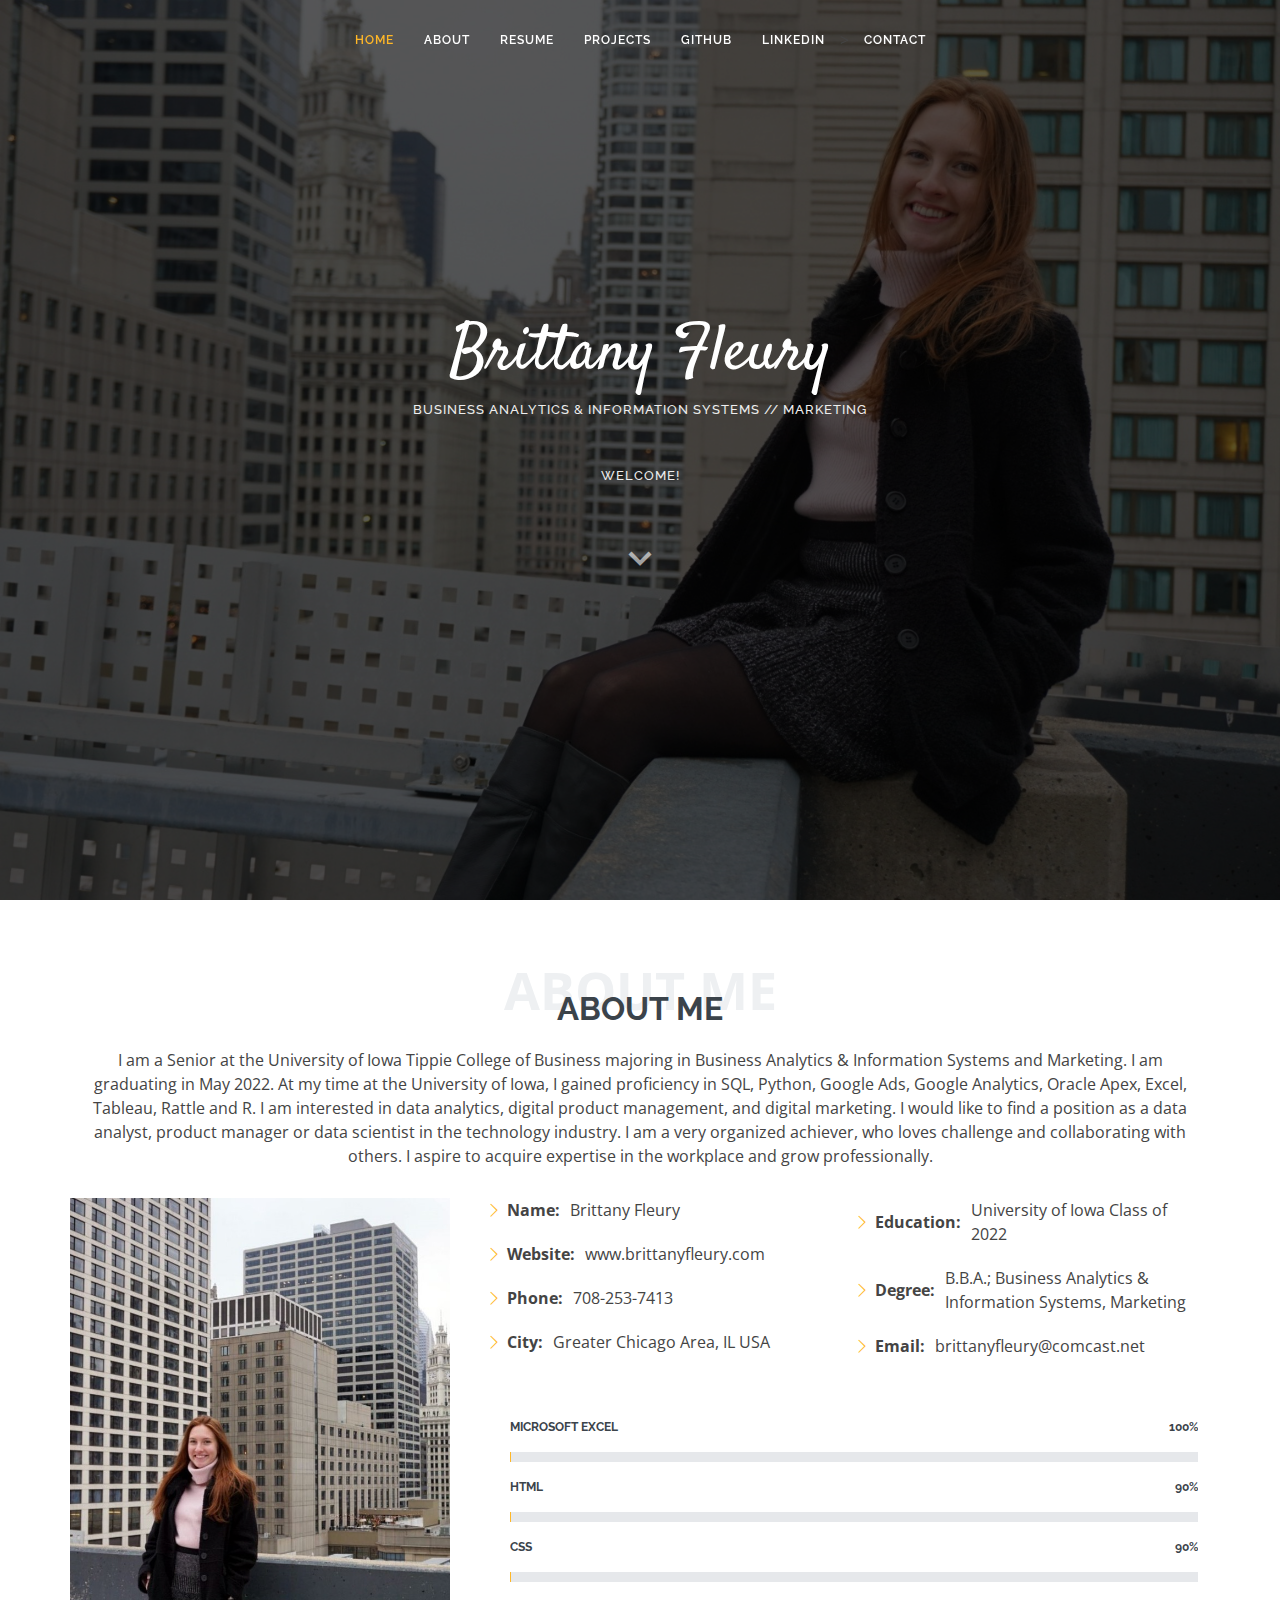
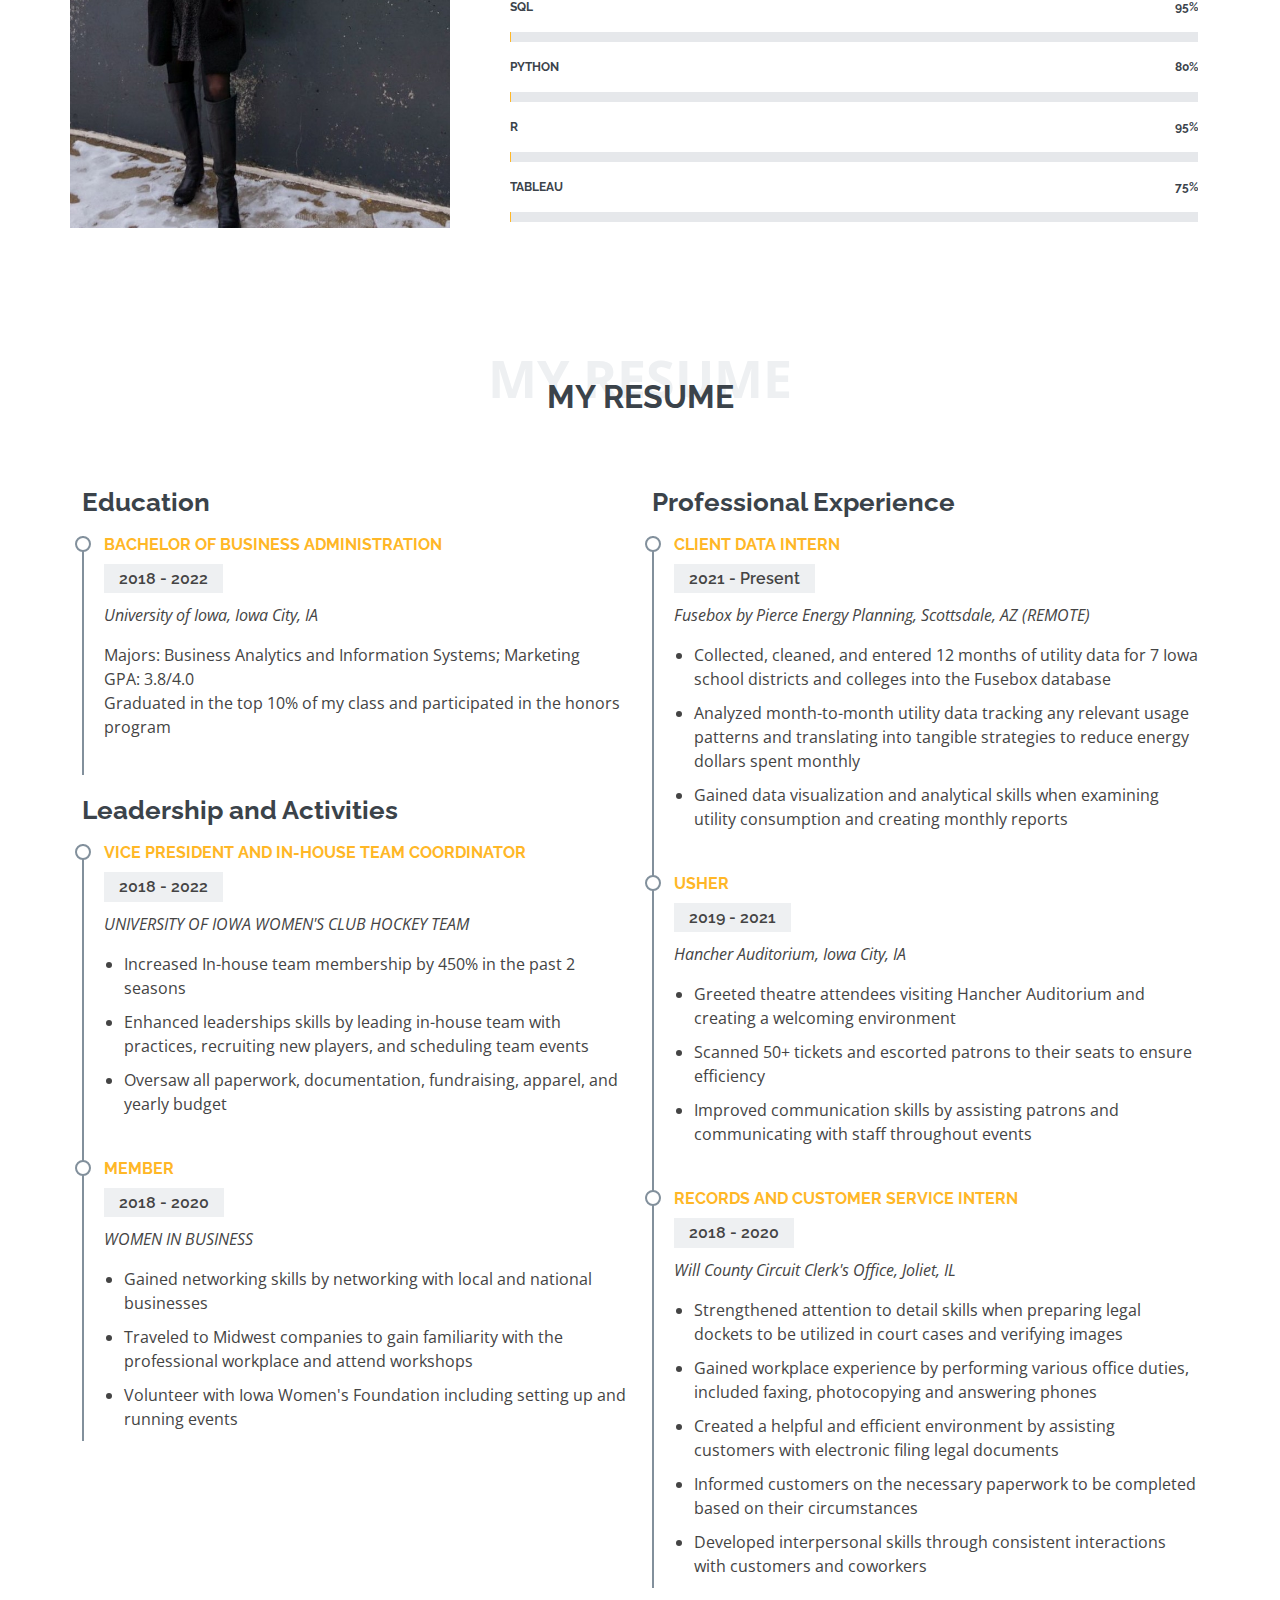
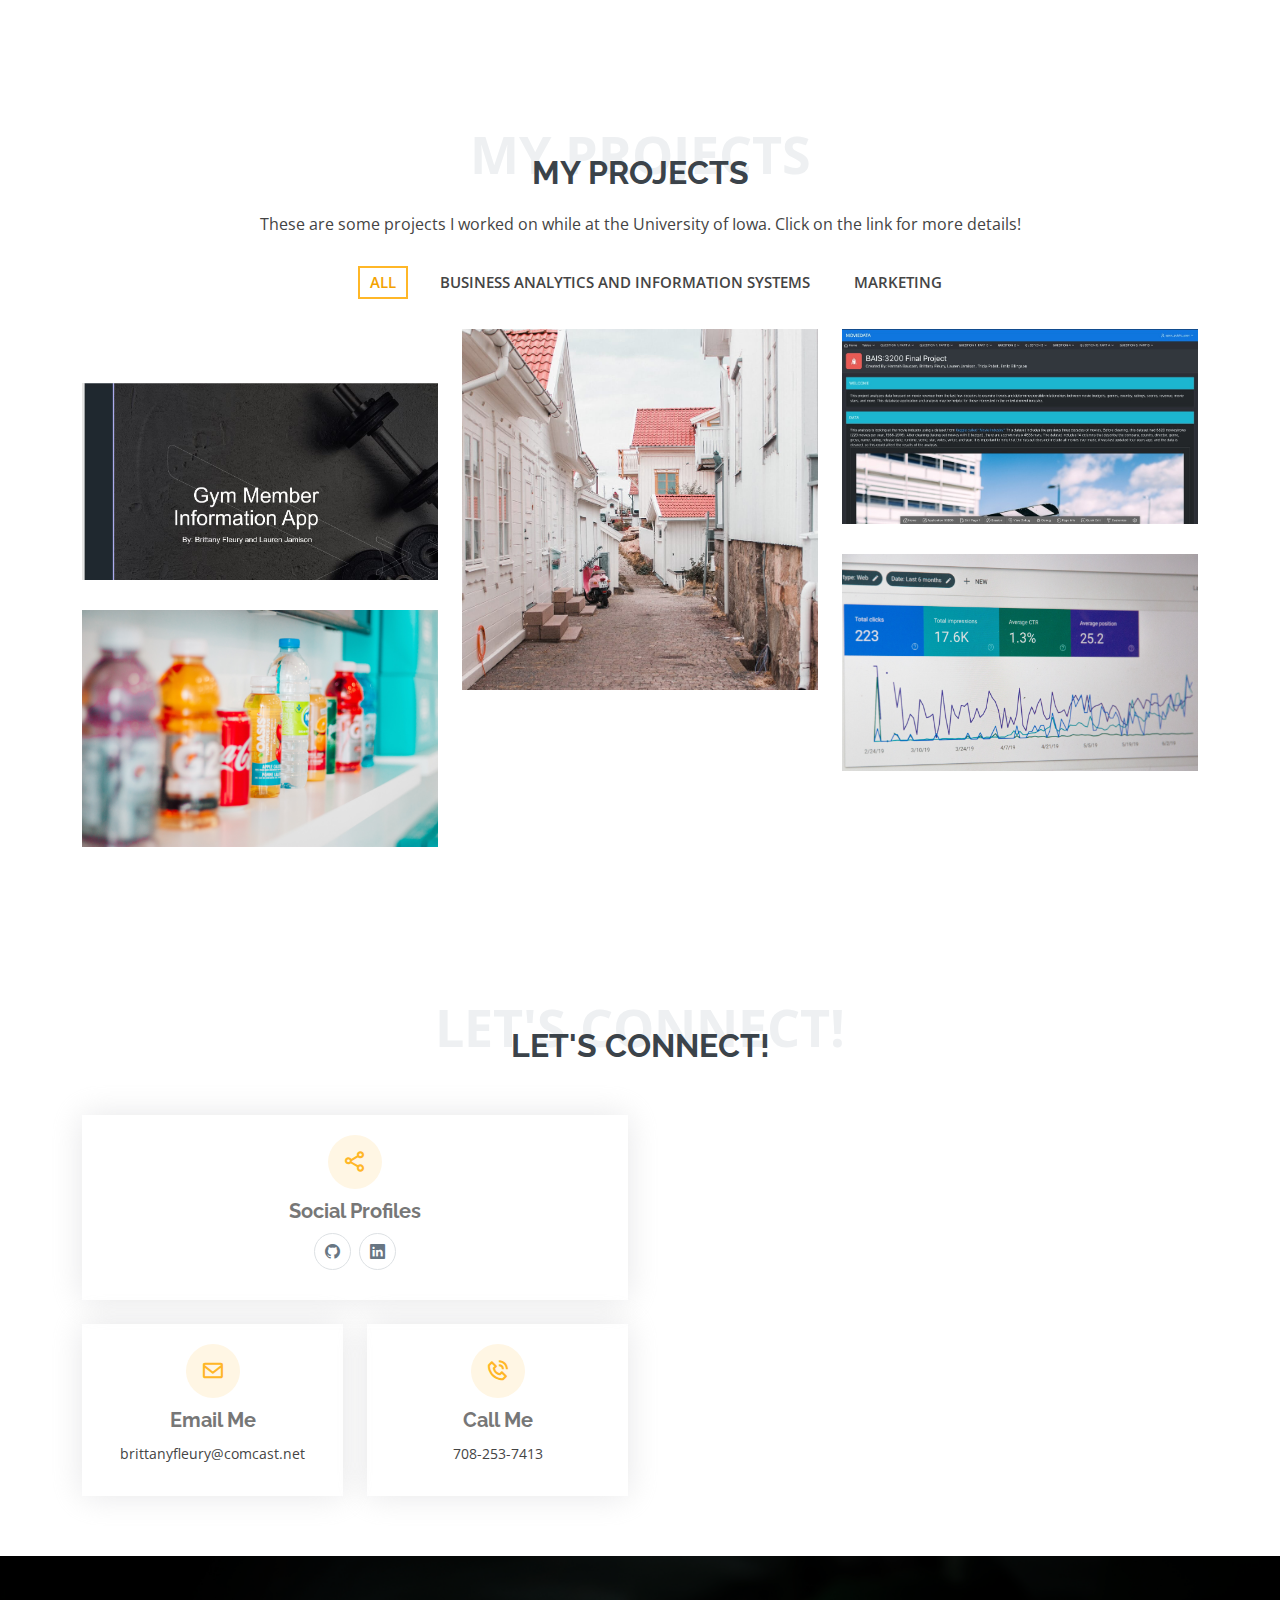
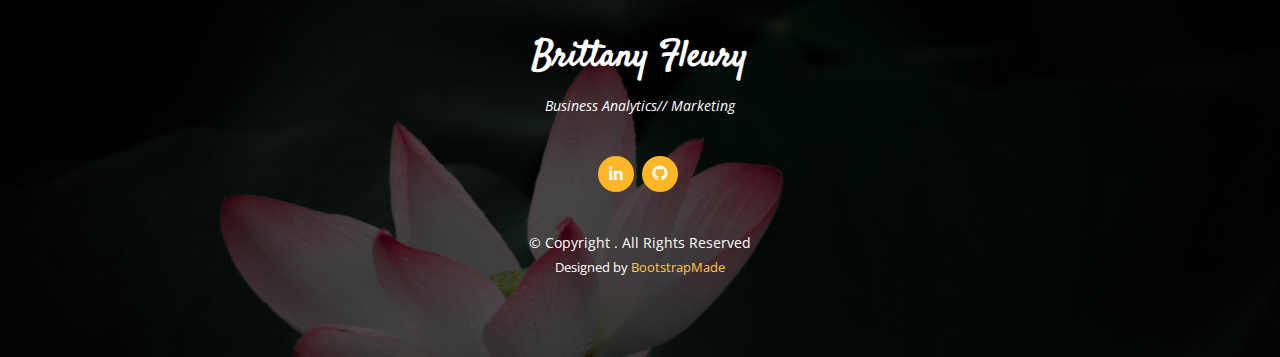
==== index.html @ b1903118 "finalization" ====
<!DOCTYPE html>
<html lang="en">

<head>
  <meta charset="utf-8">
  <meta content="width=device-width, initial-scale=1.0" name="viewport">

  <title>Brittany Fleury</title>
  <meta content="" name="description">
  <meta content="" name="keywords">

  <!-- Favicons -->
  <link href="assets/img/favicon.png" rel="icon">
  <link href="assets/img/apple-touch-icon.png" rel="apple-touch-icon">

  <!-- Google Fonts -->
  <link href="https://fonts.googleapis.com/css?family=Open+Sans:300,300i,400,400i,600,600i,700,700i|Raleway:300,300i,400,400i,500,500i,600,600i,700,700i|Satisfy" rel="stylesheet">

  <!-- Vendor CSS Files -->
  <link href="assets/vendor/bootstrap/css/bootstrap.min.css" rel="stylesheet">
  <link href="assets/vendor/bootstrap-icons/bootstrap-icons.css" rel="stylesheet">
  <link href="assets/vendor/boxicons/css/boxicons.min.css" rel="stylesheet">
  <link href="assets/vendor/glightbox/css/glightbox.min.css" rel="stylesheet">
  <link href="assets/vendor/swiper/swiper-bundle.min.css" rel="stylesheet">

  <!-- Template Main CSS File -->
  <link href="assets/css/style.css" rel="stylesheet">

  <!-- =======================================================
  * Template Name: Laura - v4.7.0
  * Template URL: https://bootstrapmade.com/laura-free-creative-bootstrap-theme/
  * Author: BootstrapMade.com
  * License: https://bootstrapmade.com/license/
  ======================================================== -->
</head>

<body>

  <!-- ======= Header ======= -->
  <header id="header" class="fixed-top d-flex justify-content-center align-items-center header-transparent">

    <nav id="navbar" class="navbar">
      <ul>
        <li><a class="nav-link scrollto active" href="#hero">Home</a></li>
        <li><a class="nav-link scrollto" href="#about">About</a></li>
        <li><a class="nav-link scrollto" href="#resume">Resume</a></li>
        <li><a class="nav-link scrollto " href="#portfolio">Projects</a></li>
        <li> <a href="https://github.com/brittanyfleury" target="_new"> GitHub </a> </li>
		    <li> <a href="https://www.linkedin.com/in/brittanyfleury/" target="_new"> LinkedIn </a> </li>
        >
          <ul>
            
          </ul>
        </li>
        <li><a class="nav-link scrollto" href="#contact">Contact</a></li>
      </ul>
      <i class="bi bi-list mobile-nav-toggle"></i>
    </nav><!-- .navbar -->

  </header><!-- End Header -->

  <!-- ======= Hero Section ======= -->
  <section id="hero">
    <div class="hero-container">
      <h1>Brittany Fleury</h1>
      <h2>Business Analytics & Information Systems // Marketing</h2>
      <h3>Welcome!</h3>
      <a href="#about" class="btn-scroll scrollto" title="Scroll Down"><i class="bx bx-chevron-down"></i></a>
    </div>
  </section><!-- End Hero -->

  <main id="main">

    <!-- ======= About Me Section ======= -->
    <section id="about" class="about">
      <div class="container">

        <div class="section-title">
          <span>About Me</span>
          <h2>About Me</h2>
          <p>I am a Senior at the University of Iowa Tippie College of Business majoring in Business Analytics & Information Systems and Marketing. I am graduating in May 2022. At my time at the University of Iowa, I gained proficiency in SQL, Python, Google Ads, Google Analytics, Oracle Apex, Excel, Tableau, Rattle and R.            
            I am interested in data analytics, digital product management, and digital marketing. I would like to find a position as a data analyst, product manager or data scientist in the technology industry. I am a very organized achiever, who loves challenge and collaborating with others. I aspire to acquire expertise in the workplace and grow professionally.

          </p>
        </div>

        <div class="row">
          <div class="image col-lg-4 d-flex align-items-stretch justify-content-center justify-content-lg-start"></div>
          <div class="col-lg-8 d-flex flex-column align-items-stretch">
            <div class="content ps-lg-4 d-flex flex-column justify-content-center">
              <div class="row">
                <div class="col-lg-6">
                  <ul>
                    <li><i class="bi bi-chevron-right"></i> <strong>Name:</strong> <span>Brittany Fleury</span></li>
                    <li><i class="bi bi-chevron-right"></i> <strong>Website:</strong> <span>www.brittanyfleury.com</span></li>
                    <li><i class="bi bi-chevron-right"></i> <strong>Phone:</strong> <span>708-253-7413</span></li>
                    <li><i class="bi bi-chevron-right"></i> <strong>City:</strong> <span>Greater Chicago Area, IL USA</span></li>
                  </ul>
                </div>
                <div class="col-lg-6">
                  <ul>
                    <li><i class="bi bi-chevron-right"></i> <strong>Education:</strong> <span>University of Iowa Class of 2022</span></li>
                    <li><i class="bi bi-chevron-right"></i> <strong>Degree:</strong> <span>B.B.A.; Business Analytics & Information Systems, Marketing</span></li>
                    <li><i class="bi bi-chevron-right"></i> <strong>Email:</strong> <span>brittanyfleury@comcast.net</span></li>
                    
                  </ul>
                </div>
              </div>
             <!-- End .content-->

             
              



             
            <div class="skills-content ps-lg-4">
              <div class="progress">
                <span class="skill">Microsoft Excel <i class="val">100%</i></span>
                <div class="progress-bar-wrap">
                  <div class="progress-bar" role="progressbar" aria-valuenow="100" aria-valuemin="0" aria-valuemax="100"></div>
                </div>
              </div>



              
              <div class="progress">
                <span class="skill">HTML <i class="val">90%</i></span>
                <div class="progress-bar-wrap">
                  <div class="progress-bar" role="progressbar" aria-valuenow="90" aria-valuemin="0" aria-valuemax="100"></div>
                </div>
              </div>

              <div class="progress">
                <span class="skill">CSS <i class="val">90%</i></span>
                <div class="progress-bar-wrap">
                  <div class="progress-bar" role="progressbar" aria-valuenow="90" aria-valuemin="0" aria-valuemax="100"></div>
                </div>
              </div>

              <div class="progress">
                <span class="skill">SQL <i class="val">95%</i></span>
                <div class="progress-bar-wrap">
                  <div class="progress-bar" role="progressbar" aria-valuenow="95" aria-valuemin="0" aria-valuemax="100"></div>
                </div>
              </div>

              <div class="progress">
                <span class="skill">Python <i class="val">80%</i></span>
                <div class="progress-bar-wrap">
                  <div class="progress-bar" role="progressbar" aria-valuenow="80" aria-valuemin="0" aria-valuemax="100"></div>
                </div>
              </div>

              <div class="progress">
                <span class="skill">R <i class="val">95%</i></span>
                <div class="progress-bar-wrap">
                  <div class="progress-bar" role="progressbar" aria-valuenow="95" aria-valuemin="0" aria-valuemax="100"></div>
                </div>
              </div>

              <div class="progress">
                <span class="skill">Tableau<i class="val">75%</i></span>
                <div class="progress-bar-wrap">
                  <div class="progress-bar" role="progressbar" aria-valuenow="75" aria-valuemin="0" aria-valuemax="100"></div>
                </div>
              </div>



            </div>

          </div>
        </div>

      </div>
    </section><!-- End About Me Section -->



    <!-- ======= My Resume Section ======= -->
    <section id="resume" class="resume">
      <div class="container">

        <div class="section-title">
          <span>My Resume</span>
          <h2>My Resume</h2>
          
        </div>

        <div class="row">
          <div class="col-lg-6">
            

            <h3 class="resume-title">Education</h3>
            <div class="resume-item">
              <h4>Bachelor of Business Administration</h4>
              <h5>2018 - 2022</h5>
              <p><em>University of Iowa, Iowa City, IA</em></p>
              <p>Majors: Business Analytics and Information Systems; Marketing <br>
                GPA: 3.8/4.0 <br>
                Graduated in the top 10% of my class and participated in the honors program
              </p>
            </div>
            
            <h3 class="resume-title">Leadership and Activities </h3>
            <div class="resume-item">
              <h4>Vice President and In-house Team Coordinator</h4>
              <h5>2018 - 2022</h5>
              <p><em>UNIVERSITY OF IOWA WOMEN&#39;S CLUB HOCKEY TEAM</em></p>
              <p>
              <ul>
                <li>Increased In-house team membership by 450% in the past 2 seasons</li>
                <li>Enhanced leaderships skills by leading in-house team with practices, recruiting new players, and scheduling team events</li>
                <li>Oversaw all paperwork, documentation, fundraising, apparel, and yearly budget</li>
              </ul>
              </p>
            </div>
         
            <div class="resume-item">
              <h4>Member</h4>
              <h5>2018 - 2020</h5>
              <p><em>WOMEN IN BUSINESS</em></p>
              <p>
              <ul>
                <li>Gained networking skills by networking with local and national businesses</li>
                <li>Traveled to Midwest companies to gain familiarity with the professional workplace and attend workshops</li>
                <li>Volunteer with Iowa Women&#39;s Foundation including setting up and running events</li>
              </ul>
              </p>
            </div>
         
         
         
         
         
         
         
          </div>
          <div class="col-lg-6">
            <h3 class="resume-title">Professional Experience</h3>
            <div class="resume-item">
              <h4>Client Data Intern</h4>
              <h5>2021 - Present</h5>
              <p><em>Fusebox by Pierce Energy Planning, Scottsdale, AZ (REMOTE) </em></p>
              <p>
              <ul>
                <li>Collected, cleaned, and entered 12 months of utility data for 7 Iowa school districts and colleges into the Fusebox database</li>
                <li>Analyzed month-to-month utility data tracking any relevant usage patterns and translating into tangible strategies to reduce energy dollars spent monthly</li>
                <li>Gained data visualization and analytical skills when examining utility consumption and creating monthly reports</li>
              </ul>
              </p>
            </div>
            <div class="resume-item">
              <h4>Usher</h4>
              <h5>2019 - 2021</h5>
              <p><em>Hancher Auditorium, Iowa City, IA</em></p>
              <p>
              <ul>
                <li>Greeted theatre attendees visiting Hancher Auditorium and creating a welcoming environment</li>
                <li>Scanned 50+ tickets and escorted patrons to their seats to ensure efficiency</li>
                <li>Improved communication skills by assisting patrons and communicating with staff throughout events</li>
              </ul>
              </p>
            </div>


            <div class="resume-item">
              <h4>Records and Customer Service Intern</h4>
              <h5>2018 - 2020</h5>
              <p><em>Will County Circuit Clerk's Office, Joliet, IL</em></p>
              <p>
              <ul>
                <li>Strengthened attention to detail skills when preparing legal dockets to be utilized in court cases and verifying images</li>
                <li>Gained workplace experience by performing various office duties, included faxing, photocopying and answering phones</li>
                <li>Created a helpful and efficient environment by assisting customers with electronic filing legal documents</li>
                <li>Informed customers on the necessary paperwork to be completed based on their circumstances</li>
                <li>Developed interpersonal skills through consistent interactions with customers and coworkers</li>
          </div>
        </div>

      </div>
    </section><!-- End My Resume Section -->

   

    

    <!-- ======= My Portfolio Section ======= -->
    <section id="portfolio" class="portfolio">
      <div class="container">

        <div class="section-title">
          <span>My Projects</span>
          <h2>My Projects</h2>
          <p>These are some projects I worked on while at the University of Iowa. Click on the link for more details!</p>
        </div>

        <ul id="portfolio-flters" class="d-flex justify-content-center">
          <li data-filter="*" class="filter-active">All</li>
          <li data-filter=".filter-app">Business Analytics and Information Systems</li>
          <li data-filter=".filter-card">Marketing</li>
        </ul>

        <div class="row portfolio-container">


          <div class="col-lg-4 col-md-6 portfolio-item filter-card">
            <div class="portfolio-img"><img src="assets/img/portfolio/portfolio-4.jpg" class="img-fluid" alt=""></div>
            <div class="portfolio-info">
              <h4>Local Business Marketing Research Project</h4>
              <p>Marketing Research</p>
              
              <a href="portfolio-details4.html" class="details-link" title="More Details"><i class="bx bx-link"></i></a>
            </div>
          </div>









          <div class="col-lg-4 col-md-6 portfolio-item filter-app">
            <div class="portfolio-img"><img src="assets/img/portfolio/portfolio-1.jpg" class="img-fluid" alt=""></div>
            <div class="portfolio-info">
              <h4>Cybersecurity Pricing Calculator</h4>
              <p>BAIS Capstone</p>
              
              <a href="portfolio-details.html" class="details-link" title="More Details"><i class="bx bx-link"></i></a>
            </div>
          </div>

        

          <div class="col-lg-4 col-md-6 portfolio-item filter-app">
            <div class="portfolio-img"><img src="assets/img/portfolio/portfolio-3.jpg" class="img-fluid" alt=""></div>
            <div class="portfolio-info">

              <h4>Web-Based Database Application</h4>
              <p>Database Management</p>
              
              <a href="portfolio-details2.html" class="details-link" title="More Details"><i class="bx bx-link"></i></a>
            </div>
          </div>

        
          <div class="col-lg-4 col-md-6 portfolio-item filter-app">
            <div class="portfolio-img"><img src="assets/img/portfolio/portfolio-6.jpg" class="img-fluid" alt=""></div>
            <div class="portfolio-info">
              <h4>Gym Member Information App</h4>
              <p>Computational Thinking</p>
              
              <a href="portfolio-details3.html" class="details-link" title="More Details"><i class="bx bx-link"></i></a>
            </div>
          </div>

          <div class="col-lg-4 col-md-6 portfolio-item filter-card">
            <div class="portfolio-img"><img src="assets/img/portfolio/portfolio-7.jpg" class="img-fluid" alt=""></div>
            <div class="portfolio-info">
              <h4>Digital Marketing Reccomendations to Iowa City Salon</h4>
              <p>Digital Marketing</p>
              
              <a href="portfolio-details5.html" class="details-link" title="More Details"><i class="bx bx-link"></i></a>
            </div>
          </div>

          <div class="col-lg-4 col-md-6 portfolio-item filter-card">
            <div class="portfolio-img"><img src="assets/img/portfolio/portfolio-8.jpg" class="img-fluid" alt=""></div>
            <div class="portfolio-info">
              <h4>Pepsico Marketing Strategy Team Project</h4>
              <p>Marketing Strategy</p>
              
              <a href="portfolio-details6.html" class="details-link" title="More Details"><i class="bx bx-link"></i></a>
            </div>
          </div>

         

         
          

        </div>

      </div>
    </section><!-- End My Portfolio Section -->

   

    <!-- ======= Contact Me Section ======= -->
    <section id="contact" class="contact">
      <div class="container">

        <div class="section-title">
          <span>Let's Connect!</span>
          <h2>Let's Connect!</h2>
          
        </div>

        <div class="row">

          <div class="col-lg-6">

            <div class="row">
              <div class="col-md-12">
                <div class="info-box">
                  <i class="bx bx-share-alt"></i>
                  <h3>Social Profiles</h3>
                  <div class="social-links">
                    <a href="https://github.com/brittanyfleury" class="_github"><i class="bi bi-github"></i></a>
                    <a href="https://www.linkedin.com/in/brittanyfleury/" class="linkedin" target="_new"><i class="bi bi-linkedin"></i></a>
                  </div>
                </div>
                </div>
              
              <div class="col-md-6">
                <div class="info-box mt-4">
                  <i class="bx bx-envelope"></i>
                  <h3>Email Me</h3>
                  <p>brittanyfleury@comcast.net</p>
                </div>
              </div>
              <div class="col-md-6">
                <div class="info-box mt-4">
                  <i class="bx bx-phone-call"></i>
                  <h3>Call Me</h3>
                  <p>708-253-7413</p>
                </div>
              </div>
            </div>

          </div>

          

        </div>

      </div>
    </section><!-- End Contact Me Section -->

  </main><!-- End #main -->

  <!-- ======= Footer ======= -->
  <footer id="footer">
    <div class="container">
      <h3>Brittany Fleury</h3>
      <p>Business Analytics// Marketing</p>
      <div class="social-links">
     
        <a href="https://www.linkedin.com/in/brittanyfleury" class="linkedin"><i class="bx bxl-linkedin"></i></a>
        <a href="https://github.com/brittanyfleury" class="github"><i class="bx bxl-github"></i></a>
      </div>
      <div class="copyright">
        &copy; Copyright <strong><span></span></strong>. All Rights Reserved
      </div>
      <div class="credits">
        <!-- All the links in the footer should remain intact. -->
        <!-- You can delete the links only if you purchased the pro version. -->
        <!-- Licensing information: https://bootstrapmade.com/license/ -->
        <!-- Purchase the pro version with working PHP/AJAX contact form: https://bootstrapmade.com/laura-free-creative-bootstrap-theme/ -->
        Designed by <a href="https://bootstrapmade.com/">BootstrapMade</a>
      </div>
    </div>
  </footer><!-- End Footer -->

  <a href="#" class="back-to-top d-flex align-items-center justify-content-center"><i class="bi bi-arrow-up-short"></i></a>

  <!-- Vendor JS Files -->
  <script src="assets/vendor/purecounter/purecounter.js"></script>
  <script src="assets/vendor/bootstrap/js/bootstrap.bundle.min.js"></script>
  <script src="assets/vendor/glightbox/js/glightbox.min.js"></script>
  <script src="assets/vendor/isotope-layout/isotope.pkgd.min.js"></script>
  <script src="assets/vendor/swiper/swiper-bundle.min.js"></script>
  <script src="assets/vendor/waypoints/noframework.waypoints.js"></script>
  <script src="assets/vendor/php-email-form/validate.js"></script>

  <!-- Template Main JS File -->
  <script src="assets/js/main.js"></script>

  <!-- Global site tag (gtag.js) - Google Analytics -->
  <script async src="https://www.googletagmanager.com/gtag/js?id=G-YTBXQ9W4T8"></script>
  <script>
    window.dataLayer = window.dataLayer || [];
    function gtag(){dataLayer.push(arguments);}
    gtag('js', new Date());
    gtag('config', 'G-YTBXQ9W4T8');
  </script>






</body>

</html>
---- assets/css/style.css ----
/**
* Template Name: Laura - v4.7.0
* Template URL: https://bootstrapmade.com/laura-free-creative-bootstrap-theme/
* Author: BootstrapMade.com
* License: https://bootstrapmade.com/license/
*/

/*--------------------------------------------------------------
# General
--------------------------------------------------------------*/
body {
  font-family: "Open Sans", sans-serif;
  color: #444444;
}

a {
  color: 	#ffc550;
  text-decoration: none;
}

a:hover {
  color: 	#ffc550;
  text-decoration: none;
}

h1, h2, h3, h4, h5, h6 {
  font-family: "Raleway", sans-serif;
}

/*--------------------------------------------------------------
# Back to top button
--------------------------------------------------------------*/
.back-to-top {
  position: fixed;
  visibility: hidden;
  opacity: 0;
  right: 15px;
  bottom: 15px;
  z-index: 996;
  background: #;
  width: 40px;
  height: 40px;
  border-radius: 4px;
  transition: all 0.4s;
}
.back-to-top i {
  font-size: 28px;
  color: #fff;
  line-height: 0;
}
.back-to-top:hover {
  background: #ffc550;
  color: #fff;
}
.back-to-top.active {
  visibility: visible;
  opacity: 1;
}

/*--------------------------------------------------------------
# Header
--------------------------------------------------------------*/
#header {
  z-index: 997;
  transition: all 0.5s;
  height: 80px;
  background: rgba(25, 28, 31, 0.8);
}
#header.header-transparent {
  background: transparent;
}
#header.header-scrolled {
  height: 60px;
  background: rgba(25, 28, 31, 0.8);
}

/*--------------------------------------------------------------
# Navigation Menu
--------------------------------------------------------------*/
/**
* Desktop Navigation 
*/
.navbar {
  padding: 0;
}
.navbar ul {
  margin: 0;
  padding: 0;
  display: flex;
  list-style: none;
  align-items: center;
}
.navbar li {
  position: relative;
}
.navbar a, .navbar a:focus {
  display: flex;
  align-items: center;
  justify-content: space-between;
  padding: 10px 15px;
  color: #fff;
  white-space: nowrap;
  transition: 0.3s;
  font-size: 12px;
  font-family: "Raleway", sans-serif;
  text-transform: uppercase;
  font-weight: 600;
  letter-spacing: 1px;
}
.navbar a i, .navbar a:focus i {
  font-size: 12px;
  line-height: 0;
  margin-left: 5px;
}
.navbar a:hover, .navbar .active, .navbar .active:focus, .navbar li:hover > a {
  color: #ffb727;
}
.navbar .dropdown ul {
  display: block;
  position: absolute;
  left: 14px;
  top: calc(100% + 30px);
  margin: 0;
  padding: 10px 0;
  z-index: 99;
  opacity: 0;
  visibility: hidden;
  background: #fff;
  box-shadow: 0px 0px 30px rgba(127, 137, 161, 0.25);
  transition: 0.3s;
  border-radius: 4px;
}
.navbar .dropdown ul li {
  min-width: 200px;
}
.navbar .dropdown ul a {
  padding: 10px 20px;
  font-size: 14px;
  text-transform: none;
  font-weight: 400;
  color: #3b434a;
  letter-spacing: 1px;
}
.navbar .dropdown ul a i {
  font-size: 12px;
}
.navbar .dropdown ul a:hover, .navbar .dropdown ul .active:hover, .navbar .dropdown ul li:hover > a {
  color: #ffb727;
}
.navbar .dropdown:hover > ul {
  opacity: 1;
  top: 100%;
  visibility: visible;
}
.navbar .dropdown .dropdown ul {
  top: 0;
  left: calc(100% - 30px);
  visibility: hidden;
}
.navbar .dropdown .dropdown:hover > ul {
  opacity: 1;
  top: 0;
  left: 100%;
  visibility: visible;
}
@media (max-width: 1366px) {
  .navbar .dropdown .dropdown ul {
    left: -90%;
  }
  .navbar .dropdown .dropdown:hover > ul {
    left: -100%;
  }
}

/**
* Mobile Navigation 
*/
.mobile-nav-toggle {
  color: #fff;
  font-size: 28px;
  cursor: pointer;
  display: none;
  line-height: 0;
  transition: 0.5s;
}

@media (max-width: 991px) {
  .mobile-nav-toggle {
    display: block;
  }

  .navbar ul {
    display: none;
  }
}
.navbar-mobile {
  position: fixed;
  overflow: hidden;
  top: 0;
  right: 0;
  left: 0;
  bottom: 0;
  background: rgba(36, 41, 46, 0.9);
  transition: 0.3s;
  z-index: 999;
}
.navbar-mobile .mobile-nav-toggle {
  position: absolute;
  top: 15px;
  right: 15px;
}
.navbar-mobile ul {
  display: block;
  position: absolute;
  top: 55px;
  right: 15px;
  bottom: 15px;
  left: 15px;
  padding: 10px 0;
  border-radius: 10px;
  background-color: #fff;
  overflow-y: auto;
  transition: 0.3s;
}
.navbar-mobile a, .navbar-mobile a:focus {
  padding: 10px 20px;
  font-size: 14px;
  color: #3b434a;
}
.navbar-mobile a:hover, .navbar-mobile .active, .navbar-mobile li:hover > a {
  color: #ffb727;
}
.navbar-mobile .getstarted, .navbar-mobile .getstarted:focus {
  margin: 15px;
}
.navbar-mobile .dropdown ul {
  position: static;
  display: none;
  margin: 10px 20px;
  padding: 10px 0;
  z-index: 99;
  opacity: 1;
  visibility: visible;
  background: #fff;
  box-shadow: 0px 0px 30px rgba(127, 137, 161, 0.25);
}
.navbar-mobile .dropdown ul li {
  min-width: 200px;
}
.navbar-mobile .dropdown ul a {
  padding: 10px 20px;
}
.navbar-mobile .dropdown ul a i {
  font-size: 12px;
}
.navbar-mobile .dropdown ul a:hover, .navbar-mobile .dropdown ul .active:hover, .navbar-mobile .dropdown ul li:hover > a {
  color: #ffb727;
}
.navbar-mobile .dropdown > .dropdown-active {
  display: block;
}

/*--------------------------------------------------------------
# Hero Section
--------------------------------------------------------------*/
#hero {
  width: 100%;
  height: 100vh;
  background: url("../img/hero-bg.jpg") top right;
  background-size: cover;
  position: relative;
}
#hero:before {
  content: "";
  background: rgba(0, 0, 0, 0.65);
  position: absolute;
  bottom: 0;
  top: 0;
  left: 0;
  right: 0;
}
#hero .hero-container {
  position: absolute;
  bottom: 0;
  top: 0;
  left: 0;
  right: 0;
  display: flex;
  justify-content: center;
  align-items: center;
  flex-direction: column;
  padding: 0 15px;
}
#hero h1 {
  margin: 0 0 10px 0;
  font-size: 64px;
  font-family: "Satisfy", serif;
  color: #fff;
}
#hero h2 {
  color: #eee;
  margin-bottom: 50px;
  font-size: 13px;
  font-weight: 500;
  letter-spacing: 1px;
  text-transform: uppercase;
}
#hero h3 {
  color: #eee;
  margin-bottom: 50px;
  font-size: 13px;
  font-weight: 500;
  letter-spacing: 1px;
  text-transform: uppercase;
}

#hero .btn-scroll {
  transition: 0.4s;
  color: rgba(255, 255, 255, 0.6);
  animation: up-down 1s ease-in-out infinite alternate-reverse both;
}
#hero .btn-scroll i {
  font-size: 48px;
}
#hero .btn-scroll:hover {
  color: #ffb727;
}
@media (min-width: 1024px) {
  #hero {
    background-attachment: fixed;
  }
}
@media (max-width: 575px) {
  #hero h1 {
    font-size: 40px;
  }
  #hero h2 {
    text-align: center;
    margin-bottom: 30px;
  }
}

@-webkit-keyframes up-down {
  0% {
    transform: translateY(5px);
  }
  100% {
    transform: translateY(-5px);
  }
}

@keyframes up-down {
  0% {
    transform: translateY(5px);
  }
  100% {
    transform: translateY(-5px);
  }
}
/*--------------------------------------------------------------
# Sections General
--------------------------------------------------------------*/
section {
  padding: 60px 0;
}

.section-bg {
  background-color: white;
}

.section-title {
  text-align: center;
  padding: 30px 0;
  position: relative;
}
.section-title h2 {
  font-size: 32px;
  font-weight: 700;
  text-transform: uppercase;
  margin-bottom: 20px;
  padding-bottom: 0;
  color: #3b434a;
  position: relative;
  z-index: 2;
}
.section-title span {
  position: absolute;
  top: 30px;
  color: #eef0f2;
  left: 0;
  right: 0;
  z-index: 1;
  font-weight: 700;
  font-size: 52px;
  text-transform: uppercase;
  line-height: 0;
}
.section-title p {
  margin-bottom: 0;
  position: relative;
  z-index: 2;
}
@media (max-width: 575px) {
  .section-title h2 {
    font-size: 28px;
    margin-bottom: 15px;
  }
  .section-title span {
    font-size: 38px;
  }
}

/*--------------------------------------------------------------
# Breadcrumbs
--------------------------------------------------------------*/
.breadcrumbs {
  padding: 20px 0;
  background-color: #f4f5f6;
  min-height: 40px;
  margin-top: 78px;
}
@media (max-width: 992px) {
  .breadcrumbs {
    margin-top: 60px;
  }
}
.breadcrumbs h2 {
  font-size: 24px;
  font-weight: 300;
  margin: 0;
}
@media (max-width: 992px) {
  .breadcrumbs h2 {
    margin: 0 0 10px 0;
  }
}
.breadcrumbs ol {
  display: flex;
  flex-wrap: wrap;
  list-style: none;
  padding: 0;
  margin: 0;
  font-size: 14px;
}
.breadcrumbs ol li + li {
  padding-left: 10px;
}
.breadcrumbs ol li + li::before {
  display: inline-block;
  padding-right: 10px;
  color: #6c757d;
  content: "/";
}
@media (max-width: 768px) {
  .breadcrumbs .d-flex {
    display: block !important;
  }
  .breadcrumbs ol {
    display: block;
  }
  .breadcrumbs ol li {
    display: inline-block;
  }
}

/*--------------------------------------------------------------
# About Me
--------------------------------------------------------------*/
.about .content h3 {
  font-weight: 700;
  font-size: 26px;
  color: #3b434a;
  text-transform: uppercase;
}
.about .content ul {
  list-style: none;
  padding: 0;
}
.about .content ul li {
  margin-bottom: 20px;
  display: flex;
  align-items: center;
}
.about .content ul strong {
  margin-right: 10px;
}
.about .content ul i {
  font-size: 16px;
  margin-right: 5px;
  color: #ffb727;
  line-height: 0;
}
.about .content p:last-child {
  margin-bottom: 0;
}
.about .content .count-box {
  width: 100%;
}
.about .content .count-box i {
  display: block;
  font-size: 36px;
  color: #ffb727;
  float: left;
  line-height: 0;
}
.about .content .count-box span {
  font-size: 36px;
  line-height: 30px;
  display: block;
  font-weight: 700;
  color: #3b434a;
  margin-left: 50px;
}
.about .content .count-box p {
  padding: 15px 0 0 0;
  margin: 0 0 0 50px;
  font-family: "Raleway", sans-serif;
  font-size: 14px;
  color: #5d6a75;
}
.about .content .count-box a {
  font-weight: 600;
  display: block;
  margin-top: 20px;
  color: #5d6a75;
  font-size: 15px;
  font-family: "Satisfy", serif;
  transition: ease-in-out 0.3s;
}
.about .content .count-box a:hover {
  color: #82909c;
}
.about .image {
  background: url("../img/me.jpg") center center no-repeat;
  background-size: cover;
  min-height: 500px;
}
.about .skills-content {
  margin-top: 30px;
}
.about .skills-content .progress {
  height: 60px;
  display: block;
  background: none;
  border-radius: 0;
}
.about .skills-content .progress .skill {
  padding: 10px 0;
  margin: 0 0 6px 0;
  text-transform: uppercase;
  display: block;
  font-weight: 700;
  font-family: "Raleway", sans-serif;
  color: #3b434a;
}
.about .skills-content .progress .skill .val {
  float: right;
  font-style: normal;
}
.about .skills-content .progress-bar-wrap {
  background: #e6e8eb;
}
.about .skills-content .progress-bar {
  width: 1px;
  height: 10px;
  transition: 0.9s;
  background-color: #ffb727;
}

/*--------------------------------------------------------------
# My Resume
--------------------------------------------------------------*/
.resume .resume-title {
  font-size: 26px;
  font-weight: 700;
  margin-top: 20px;
  margin-bottom: 20px;
  color: #3b434a;
}
.resume .resume-item {
  padding: 0 0 20px 20px;
  margin-top: -2px;
  border-left: 2px solid #82909c;
  position: relative;
}
.resume .resume-item h4 {
  line-height: 18px;
  font-size: 16px;
  font-weight: 700;
  text-transform: uppercase;
  color: #ffb727;
  margin-bottom: 10px;
}
.resume .resume-item h5 {
  font-size: 16px;
  background: #eef0f2;
  padding: 5px 15px;
  display: inline-block;
  font-weight: 600;
  margin-bottom: 10px;
}
.resume .resume-item ul {
  padding-left: 20px;
}
.resume .resume-item ul li {
  padding-bottom: 10px;
}
.resume .resume-item:last-child {
  padding-bottom: 0;
}
.resume .resume-item::before {
  content: "";
  position: absolute;
  width: 16px;
  height: 16px;
  border-radius: 50px;
  left: -9px;
  top: 0;
  background: #fff;
  border: 2px solid #82909c;
}



/*--------------------------------------------------------------

/*--------------------------------------------------------------
# My Portfolio
--------------------------------------------------------------*/
.portfolio #portfolio-flters {
  list-style: none;
  margin-bottom: 20px;
}
.portfolio #portfolio-flters li {
  cursor: pointer;
  display: inline-block;
  margin: 0 10px 10px 10px;
  font-size: 15px;
  font-weight: 600;
  line-height: 1;
  padding: 7px 10px;
  text-transform: uppercase;
  color: #444444;
  transition: all 0.3s ease-in-out;
  border: 2px solid #fff;
}
.portfolio #portfolio-flters li:hover, .portfolio #portfolio-flters li.filter-active {
  color: #f3a200;
  border-color: #ffb727;
}
.portfolio .portfolio-item {
  margin-bottom: 30px;
}
.portfolio .portfolio-item .portfolio-img {
  overflow: hidden;
}
.portfolio .portfolio-item .portfolio-img img {
  transition: all 0.8s ease-in-out;
}
.portfolio .portfolio-item .portfolio-info {
  opacity: 0;
  position: absolute;
  left: 15px;
  bottom: 0;
  z-index: 3;
  right: 15px;
  transition: all ease-in-out 0.3s;
  background: rgba(0, 0, 0, 0.5);
  padding: 10px 15px;
}
.portfolio .portfolio-item .portfolio-info h4 {
  font-size: 18px;
  color: #fff;
  font-weight: 600;
  color: #fff;
  margin-bottom: 0px;
}
.portfolio .portfolio-item .portfolio-info p {
  color: rgba(255, 255, 255, 0.8);
  font-size: 14px;
  margin-bottom: 0;
}
.portfolio .portfolio-item .portfolio-info .preview-link, .portfolio .portfolio-item .portfolio-info .details-link {
  position: absolute;
  right: 40px;
  font-size: 24px;
  top: calc(50% - 18px);
  color: #fff;
  transition: 0.3s;
}
.portfolio .portfolio-item .portfolio-info .preview-link:hover, .portfolio .portfolio-item .portfolio-info .details-link:hover {
  color: #ffc041;
}
.portfolio .portfolio-item .portfolio-info .details-link {
  right: 10px;
}
.portfolio .portfolio-item:hover .portfolio-img img {
  transform: scale(1.2);
}
.portfolio .portfolio-item:hover .portfolio-info {
  opacity: 1;
}

/*--------------------------------------------------------------
# Portfolio Details
--------------------------------------------------------------*/
.portfolio-details {
  padding-top: 40px;
}
.portfolio-details .portfolio-details-slider img {
  width: 100%;
}
.portfolio-details .portfolio-details-slider .swiper-pagination {
  margin-top: 20px;
  position: relative;
}
.portfolio-details .portfolio-details-slider .swiper-pagination .swiper-pagination-bullet {
  width: 12px;
  height: 12px;
  background-color: #fff;
  opacity: 1;
  border: 1px solid #ffb727;
}
.portfolio-details .portfolio-details-slider .swiper-pagination .swiper-pagination-bullet-active {
  background-color: #ffb727;
}
.portfolio-details .portfolio-info {
  padding: 30px;
  box-shadow: 0px 0 30px rgba(59, 67, 74, 0.08);
}
.portfolio-details .portfolio-info h3 {
  font-size: 22px;
  font-weight: 700;
  margin-bottom: 20px;
  padding-bottom: 20px;
  border-bottom: 1px solid #eee;
}
.portfolio-details .portfolio-info ul {
  list-style: none;
  padding: 0;
  font-size: 15px;
}
.portfolio-details .portfolio-info ul li + li {
  margin-top: 10px;
}
.portfolio-details .portfolio-description {
  padding-top: 30px;
}
.portfolio-details .portfolio-description h2 {
  font-size: 26px;
  font-weight: 700;
  margin-bottom: 20px;
}
.portfolio-details .portfolio-description p {
  padding: 0;
}


/*--------------------------------------------------------------
# Contact Me
--------------------------------------------------------------*/
.contact .info-box {
  color: #444444;
  text-align: center;
  box-shadow: 0 0 30px rgba(214, 215, 216, 0.6);
  padding: 20px 0 30px 0;
}
.contact .info-box i.bx {
  font-size: 24px;
  color: #ffb727;
  border-radius: 50%;
  padding: 15px;
  background: #fff6e4;
}
.contact .info-box h3 {
  font-size: 20px;
  color: #777777;
  font-weight: 700;
  margin: 10px 0;
}
.contact .info-box p {
  padding: 0;
  line-height: 24px;
  font-size: 14px;
  margin-bottom: 0;
}


.contact .social-links {
  margin-top: 1px;
  display: flex;
  justify-content: center;
}
.contact .social-links a {
  font-size: 15px;
  display: inline-block;
  color: #687683;
  line-height: 1;
  margin: 0 4px;
  transition: 0.3s;
  padding: 10px;
  border-radius: 50px;
  border: 1px solid #dde1e4;
}
.contact .social-links a:hover {
  color: #fff;
  border-color: #ffb727;
  background: #ffb727;
}



.contact .php-email-form {
  box-shadow: 0 0 30px rgba(214, 215, 216, 0.6);
  padding: 27px;
}
.contact .php-email-form .validate {
  display: none;
  color: red;
  margin: 0 0 15px 0;
  font-weight: 400;
  font-size: 13px;
}
.contact .php-email-form .error-message {
  display: none;
  color: #fff;
  background: #ed3c0d;
  text-align: left;
  padding: 15px;
  font-weight: 600;
}
.contact .php-email-form .error-message br + br {
  margin-top: 25px;
}
.contact .php-email-form .sent-message {
  display: none;
  color: #fff;
  background: #18d26e;
  text-align: center;
  padding: 15px;
  font-weight: 600;
}
.contact .php-email-form .loading {
  display: none;
  background: #fff;
  text-align: center;
  padding: 15px;
}
.contact .php-email-form .loading:before {
  content: "";
  display: inline-block;
  border-radius: 50%;
  width: 24px;
  height: 24px;
  margin: 0 10px -6px 0;
  border: 3px solid #18d26e;
  border-top-color: #eee;
  -webkit-animation: animate-loading 1s linear infinite;
  animation: animate-loading 1s linear infinite;
}
.contact .php-email-form input, .contact .php-email-form textarea {
  border-radius: 0;
  box-shadow: none;
  font-size: 14px;
}
.contact .php-email-form input::focus, .contact .php-email-form textarea::focus {
  background-color: #ffb727;
}
.contact .php-email-form input {
  padding: 10px 15px;
}
.contact .php-email-form textarea {
  padding: 12px 15px;
}
.contact .php-email-form button[type=submit] {
  background: #ffb727;
  border: 0;
  padding: 10px 24px;
  color: #fff;
  transition: 0.4s;
  border-radius: 5px;
}
.contact .php-email-form button[type=submit]:hover {
  background: #ffc85a;
}
@-webkit-keyframes animate-loading {
  0% {
    transform: rotate(0deg);
  }
  100% {
    transform: rotate(360deg);
  }
}
@keyframes animate-loading {
  0% {
    transform: rotate(0deg);
  }
  100% {
    transform: rotate(360deg);
  }
}

/*--------------------------------------------------------------
# Footer
--------------------------------------------------------------*/
#footer {
  background: url("../img/footer-bg.jpg") top center no-repeat;
  background-size: cover;
  color: #fff;
  font-size: 14px;
  text-align: center;
  padding: 80px 0;
  position: relative;
}
#footer::before {
  content: "";
  position: absolute;
  left: 0;
  right: 0;
  top: 0;
  bottom: 0;
  background: rgba(0, 0, 0, 0.6);
}
#footer .container {
  position: relative;
}
#footer h3 {
  font-size: 36px;
  font-weight: 700;
  color: #fff;
  position: relative;
  font-family: "Satisfy", serif;
  padding: 0;
  margin: 0 0 15px 0;
}
#footer p {
  font-size: 15;
  font-style: italic;
  padding: 0;
  margin: 0 0 40px 0;
}
#footer .social-links {
  margin: 0 0 40px 0;
}
#footer .social-links a {
  font-size: 18px;
  display: inline-block;
  background: #ffb727;
  color: #fff;
  line-height: 1;
  padding: 8px 0;
  margin-right: 4px;
  border-radius: 50%;
  text-align: center;
  width: 36px;
  height: 36px;
  transition: 0.3s;
}
#footer .social-links a:hover {
  background: #f3a200;
  color: #fff;
  text-decoration: none;
}
#footer .copyright {
  margin: 0 0 5px 0;
}
#footer .credits {
  font-size: 13px;
}
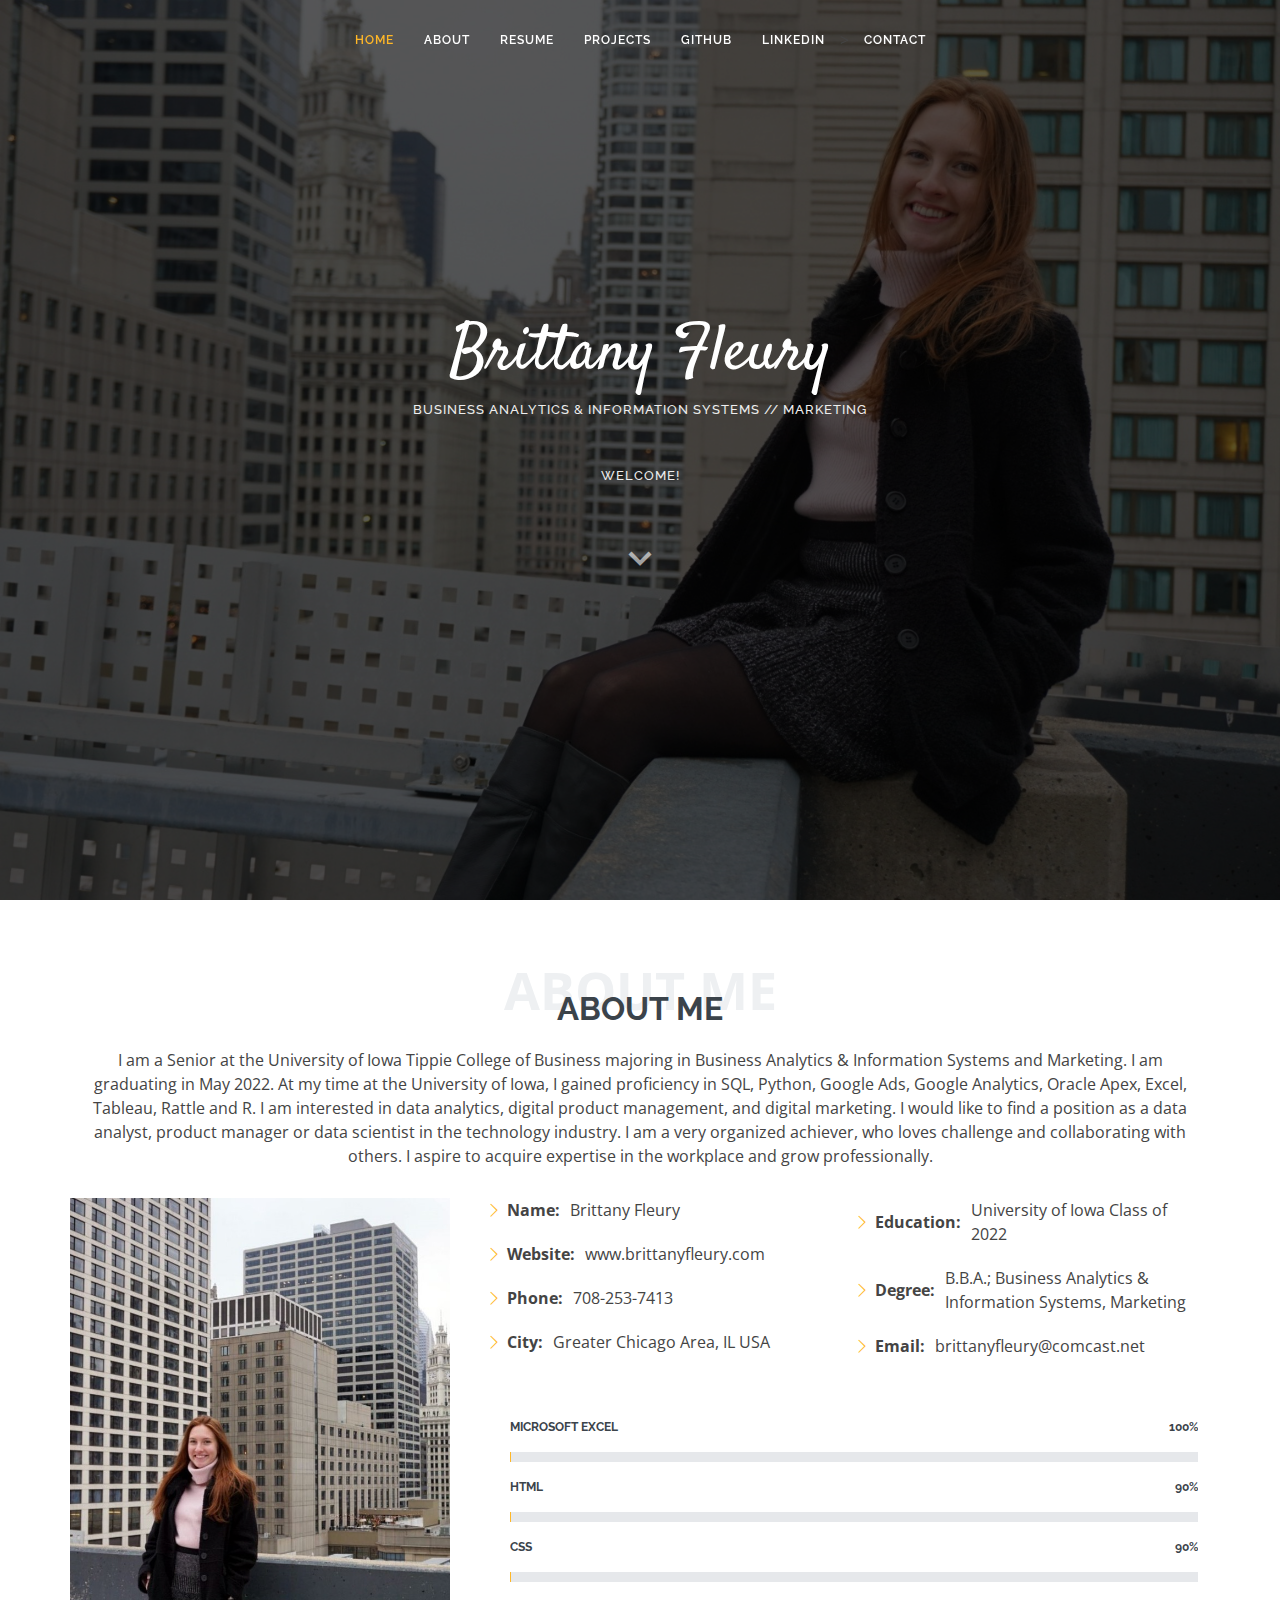
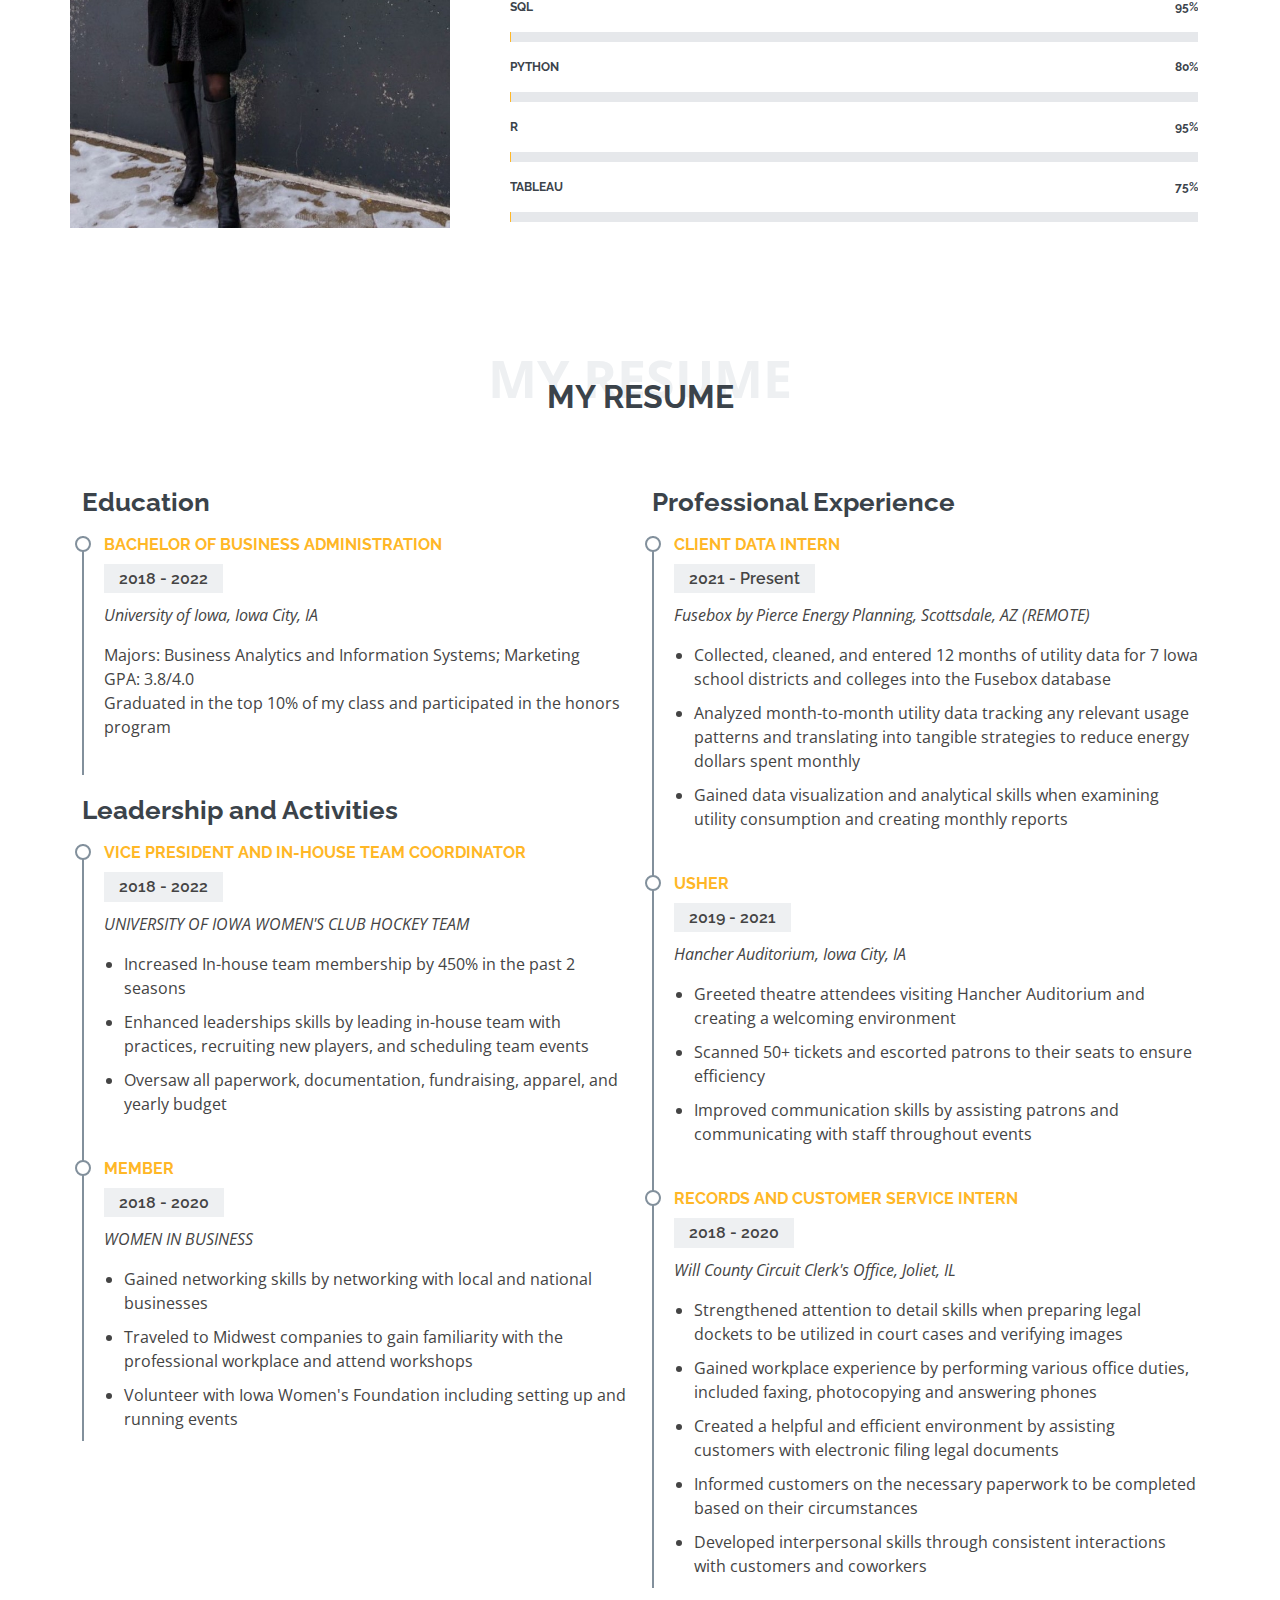
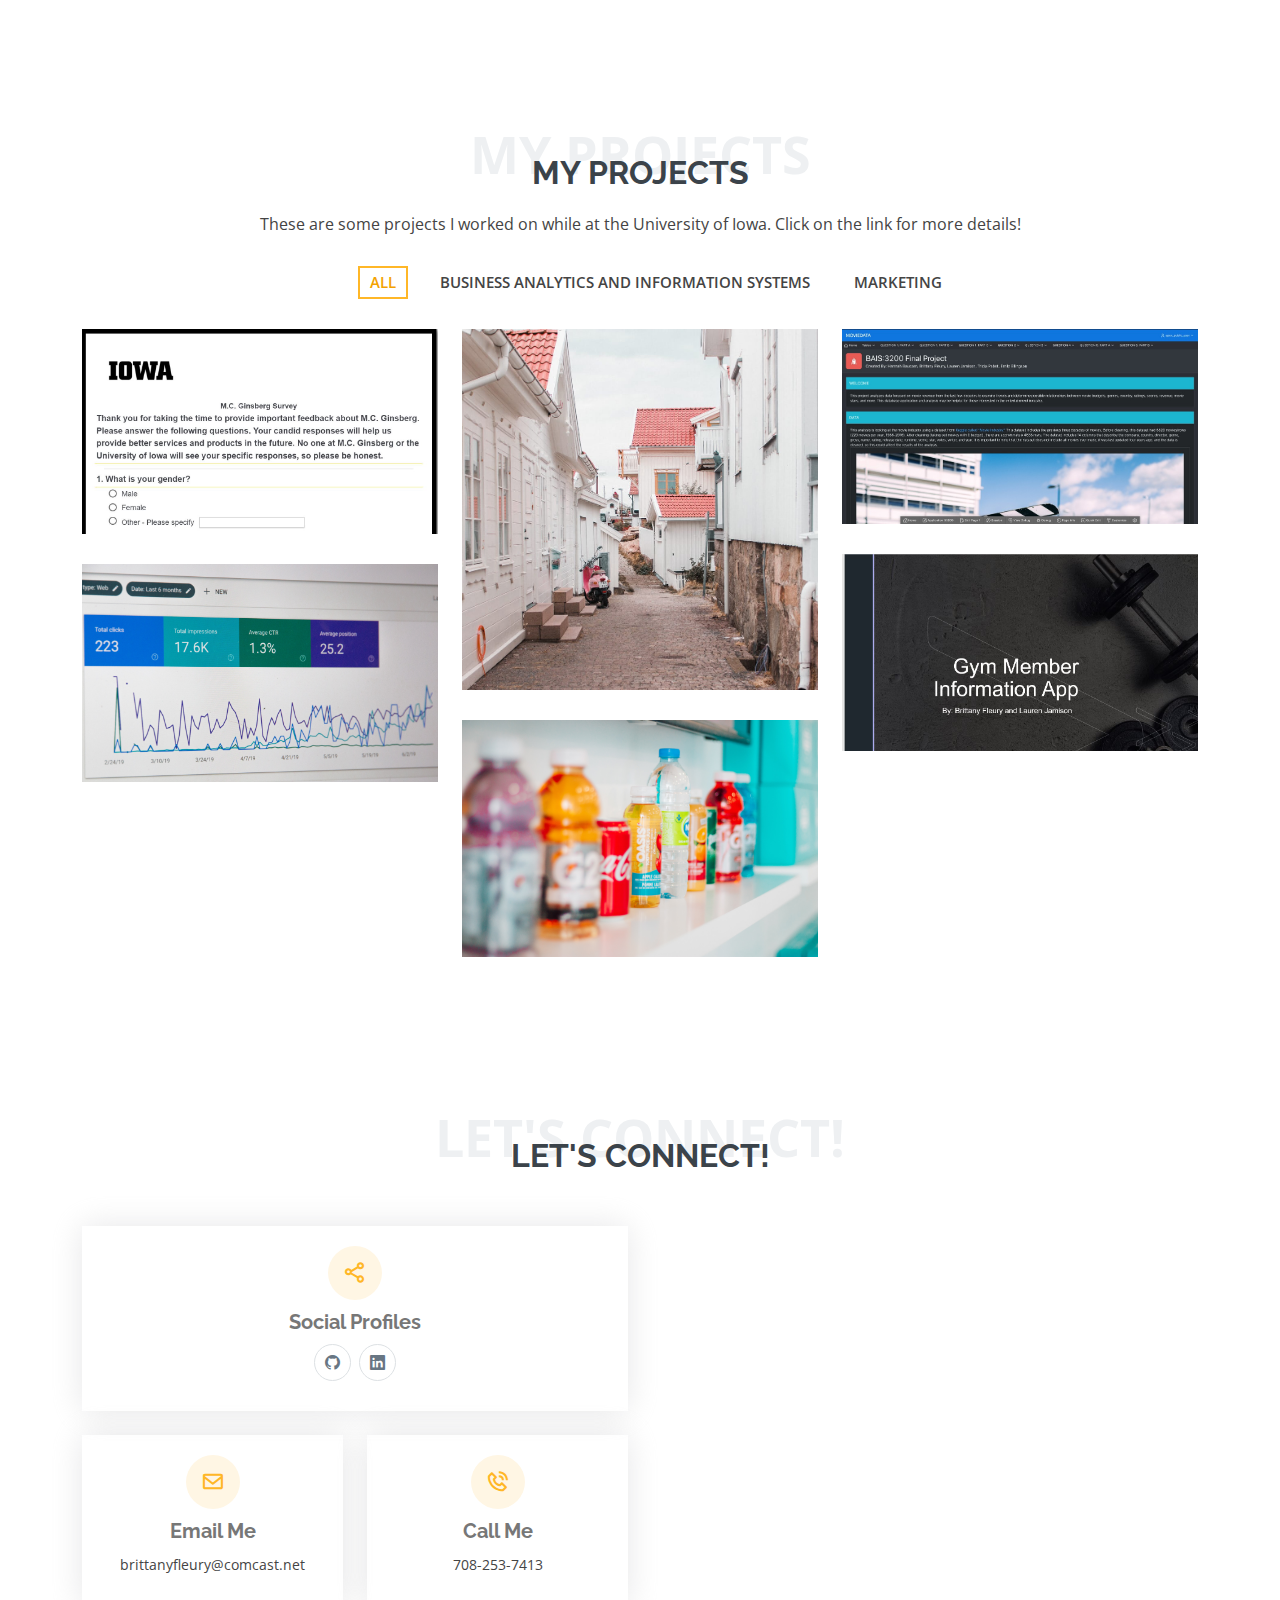
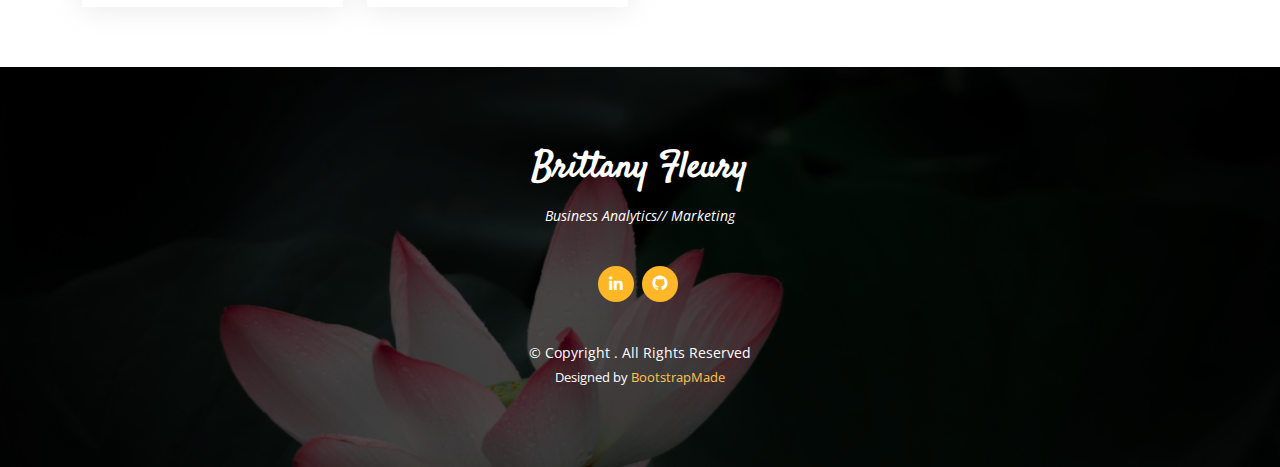
==== commit 7879071d: "Update index.html" ====
--- a/index.html
+++ b/index.html
@@ -307,11 +307,10 @@
 
 
           <div class="col-lg-4 col-md-6 portfolio-item filter-card">
-            <div class="portfolio-img"><img src="assets/img/portfolio/portfolio-4.jpg" class="img-fluid" alt=""></div>
+            <div class="portfolio-img"><img src="assets/img/portfolio/portfolio-4.JPG" class="img-fluid" alt=""></div>
             <div class="portfolio-info">
               <h4>Local Business Marketing Research Project</h4>
               <p>Marketing Research</p>
-              
               <a href="portfolio-details4.html" class="details-link" title="More Details"><i class="bx bx-link"></i></a>
             </div>
           </div>
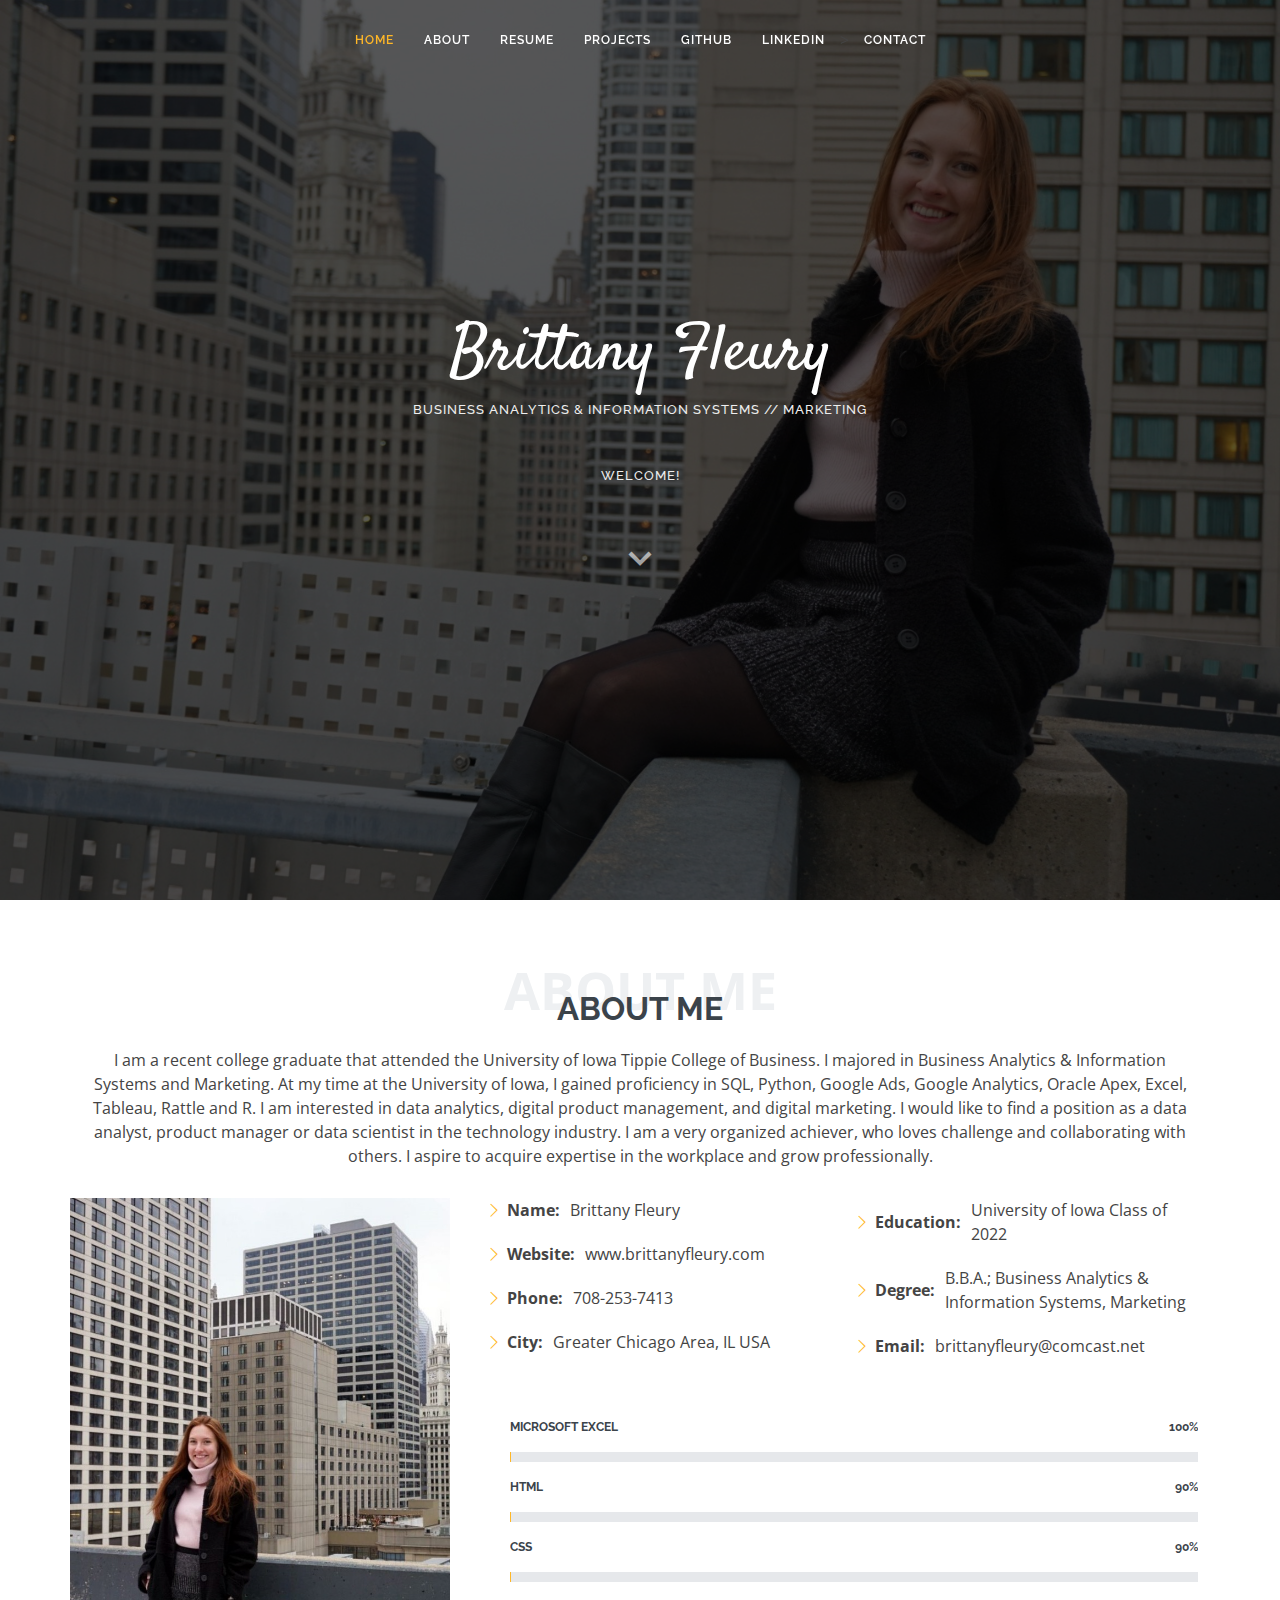
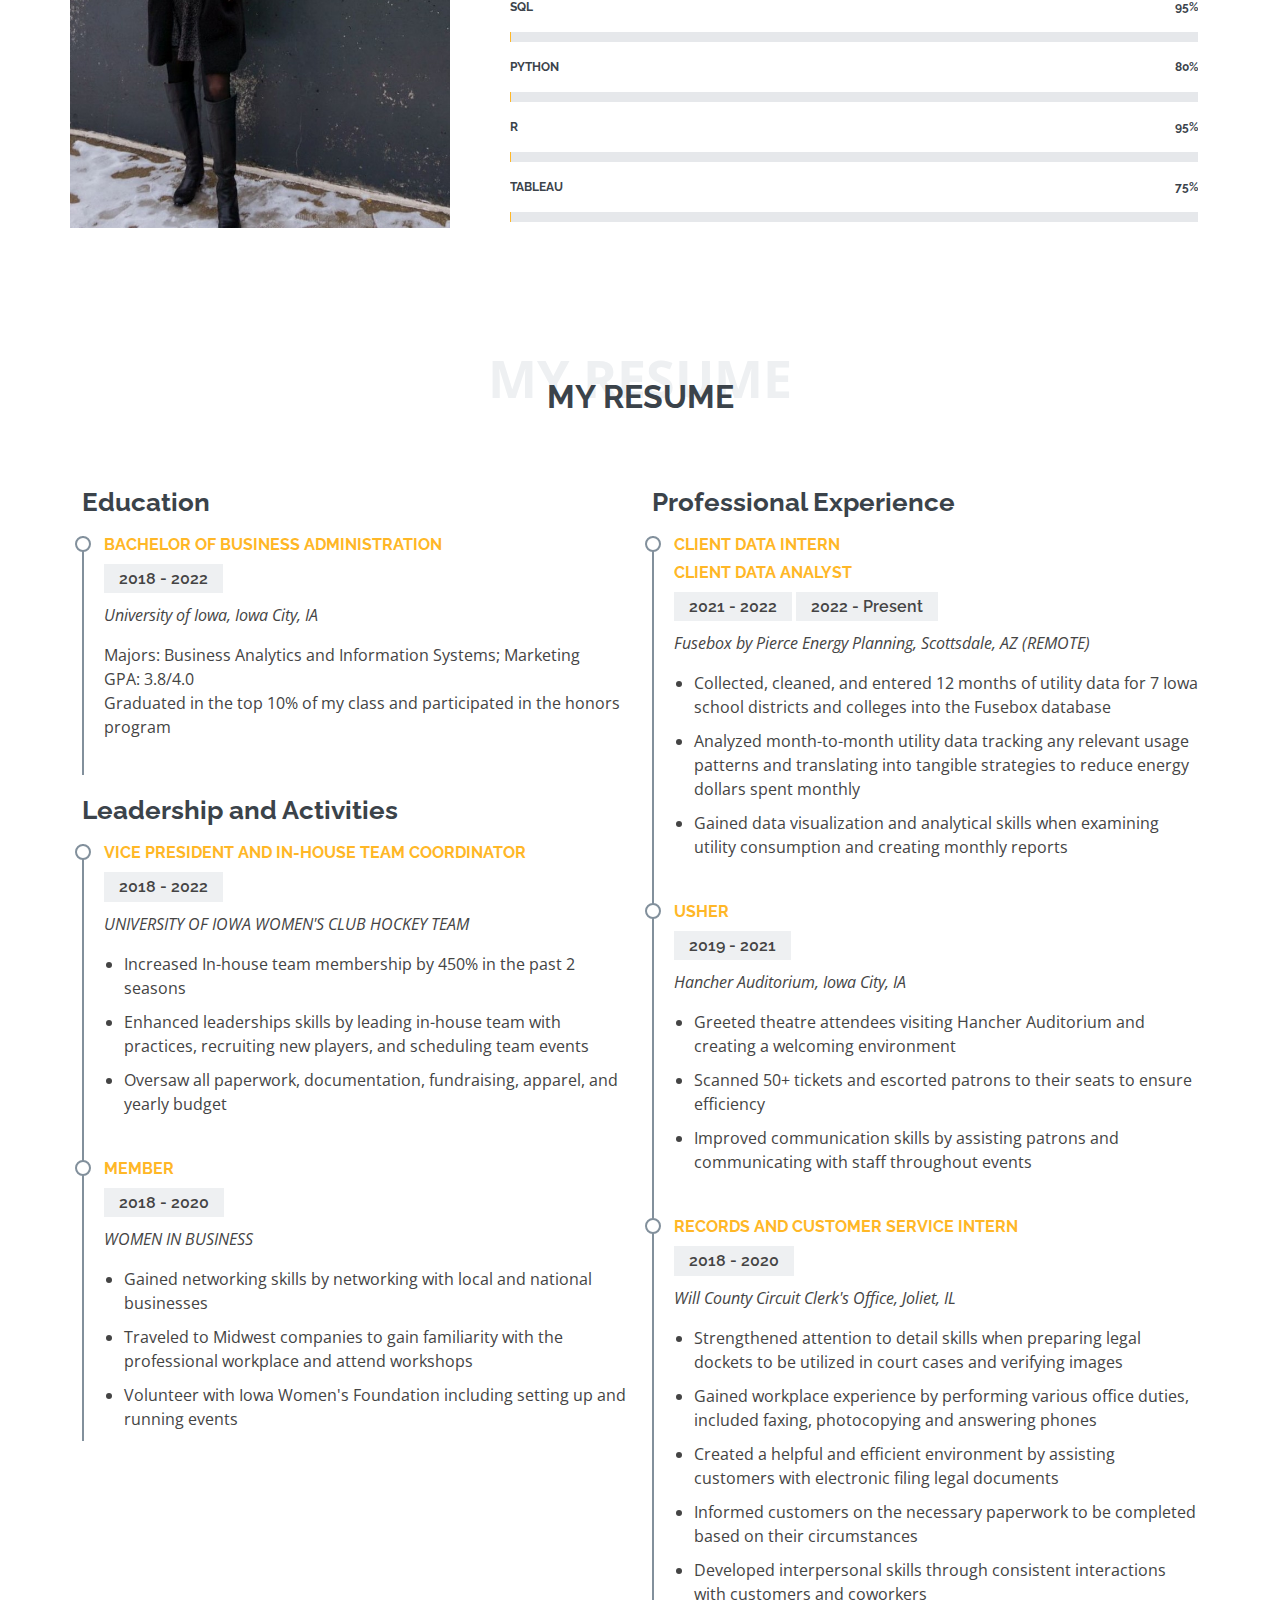
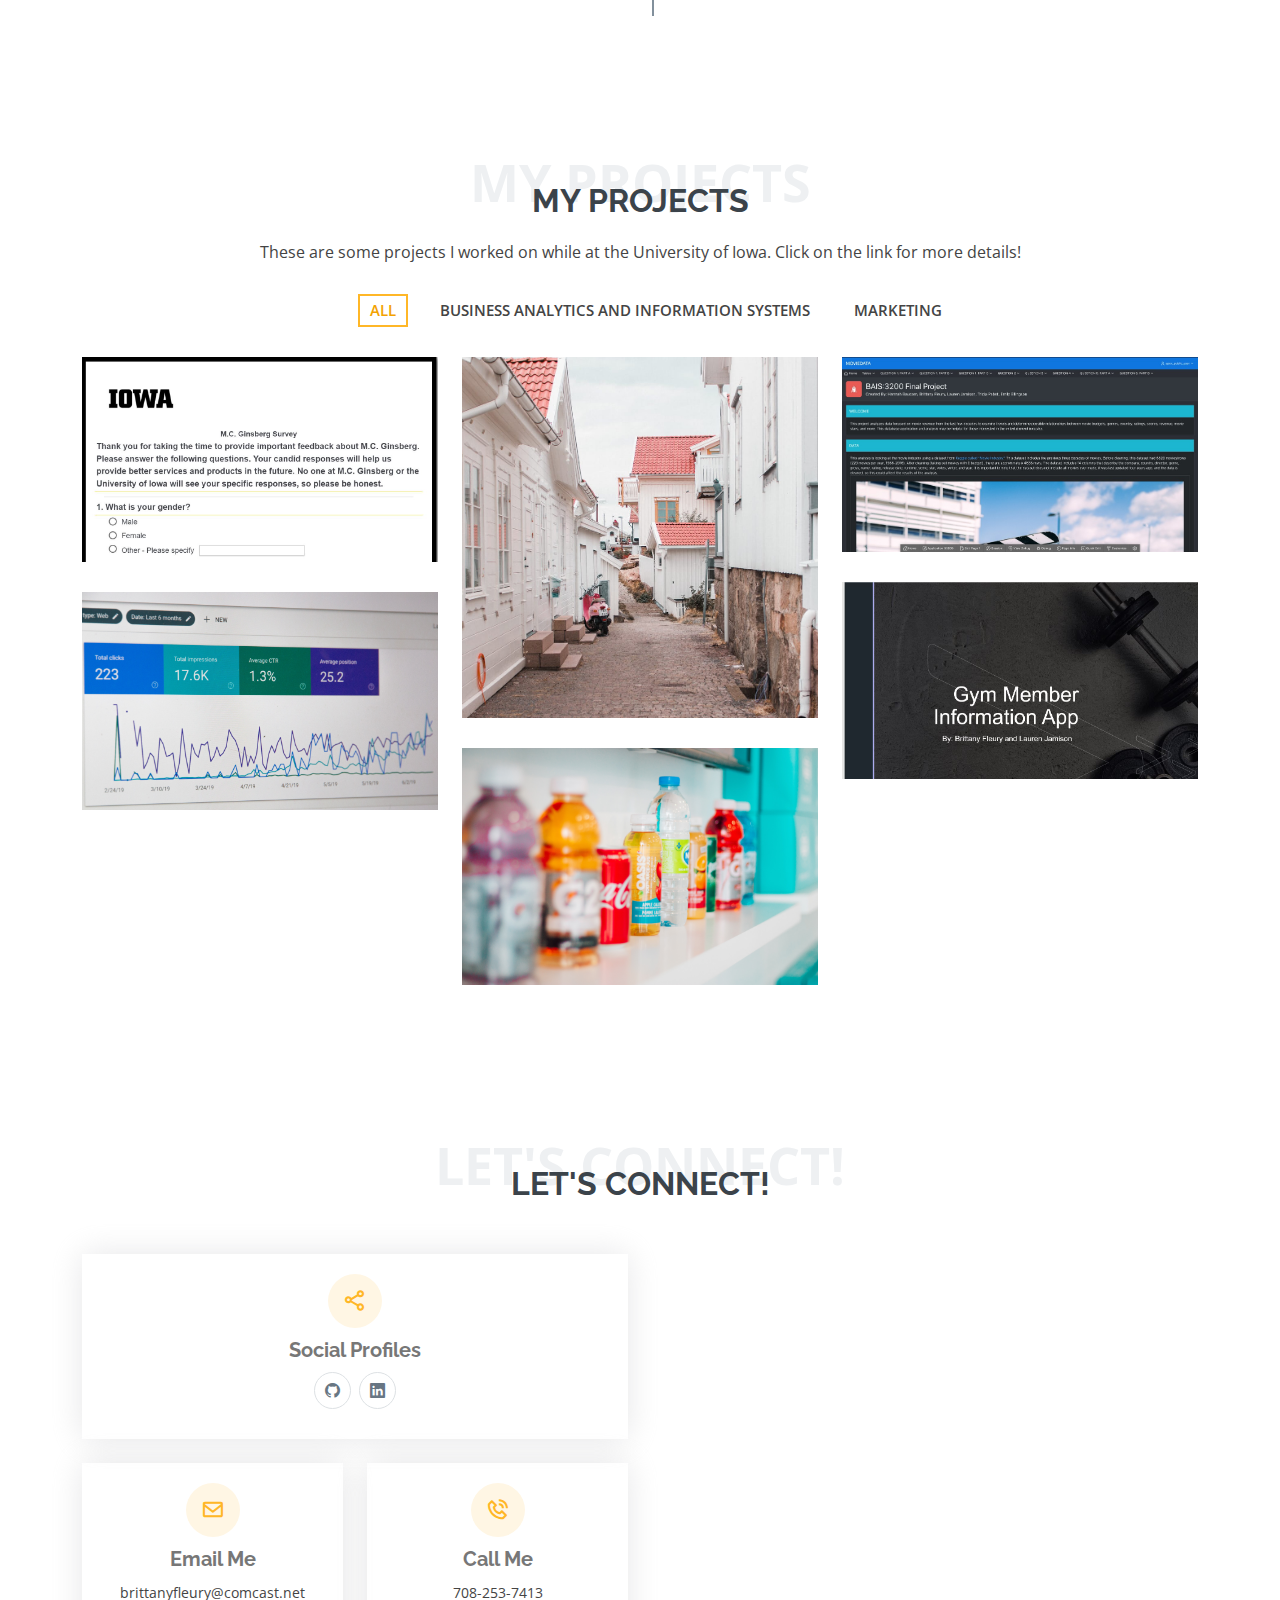
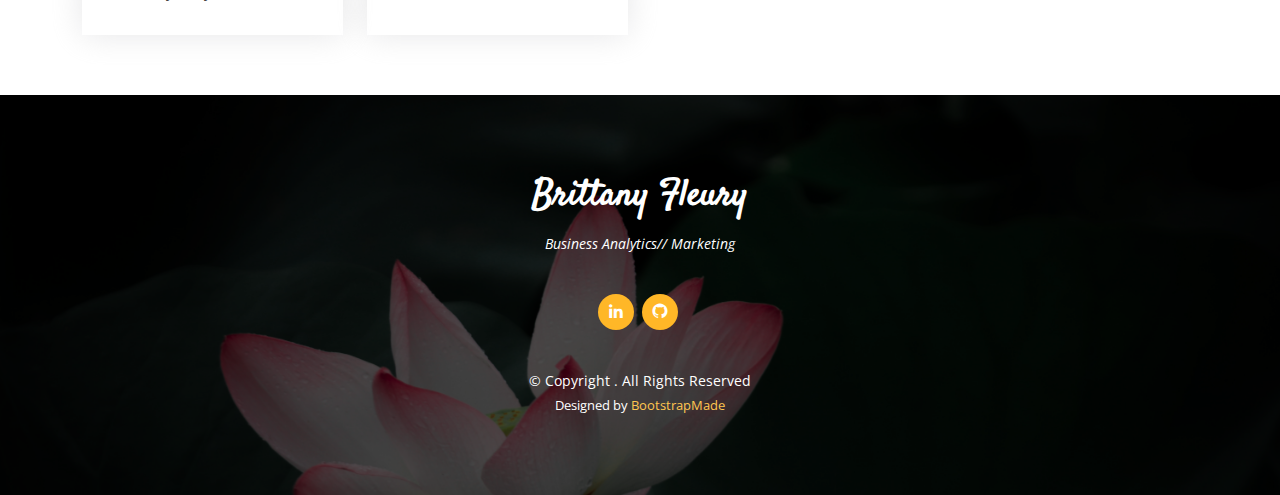
==== commit d41c942d: "Update index.html" ====
--- a/index.html
+++ b/index.html
@@ -78,9 +78,9 @@
         <div class="section-title">
           <span>About Me</span>
           <h2>About Me</h2>
-          <p>I am a Senior at the University of Iowa Tippie College of Business majoring in Business Analytics & Information Systems and Marketing. I am graduating in May 2022. At my time at the University of Iowa, I gained proficiency in SQL, Python, Google Ads, Google Analytics, Oracle Apex, Excel, Tableau, Rattle and R.            
+          <p>I am a recent college graduate that attended the University of Iowa Tippie College of Business. I majored in Business Analytics & Information Systems and Marketing. At my time at the University of Iowa, I gained proficiency in SQL, Python, Google Ads, Google Analytics, Oracle Apex, Excel, Tableau, Rattle and R.            
             I am interested in data analytics, digital product management, and digital marketing. I would like to find a position as a data analyst, product manager or data scientist in the technology industry. I am a very organized achiever, who loves challenge and collaborating with others. I aspire to acquire expertise in the workplace and grow professionally.
-
+            
           </p>
         </div>
 
@@ -241,8 +241,10 @@
           <div class="col-lg-6">
             <h3 class="resume-title">Professional Experience</h3>
             <div class="resume-item">
-              <h4>Client Data Intern</h4>
-              <h5>2021 - Present</h5>
+              <h4>Client Data Intern </h4>
+              <h4>Client Data Analyst </h4>
+              <h5>2021 - 2022</h5>
+              <h5>2022 - Present</h5>
               <p><em>Fusebox by Pierce Energy Planning, Scottsdale, AZ (REMOTE) </em></p>
               <p>
               <ul>
@@ -315,14 +317,6 @@
             </div>
           </div>
 
-
-
-
-
-
-
-
-
           <div class="col-lg-4 col-md-6 portfolio-item filter-app">
             <div class="portfolio-img"><img src="assets/img/portfolio/portfolio-1.jpg" class="img-fluid" alt=""></div>
             <div class="portfolio-info">
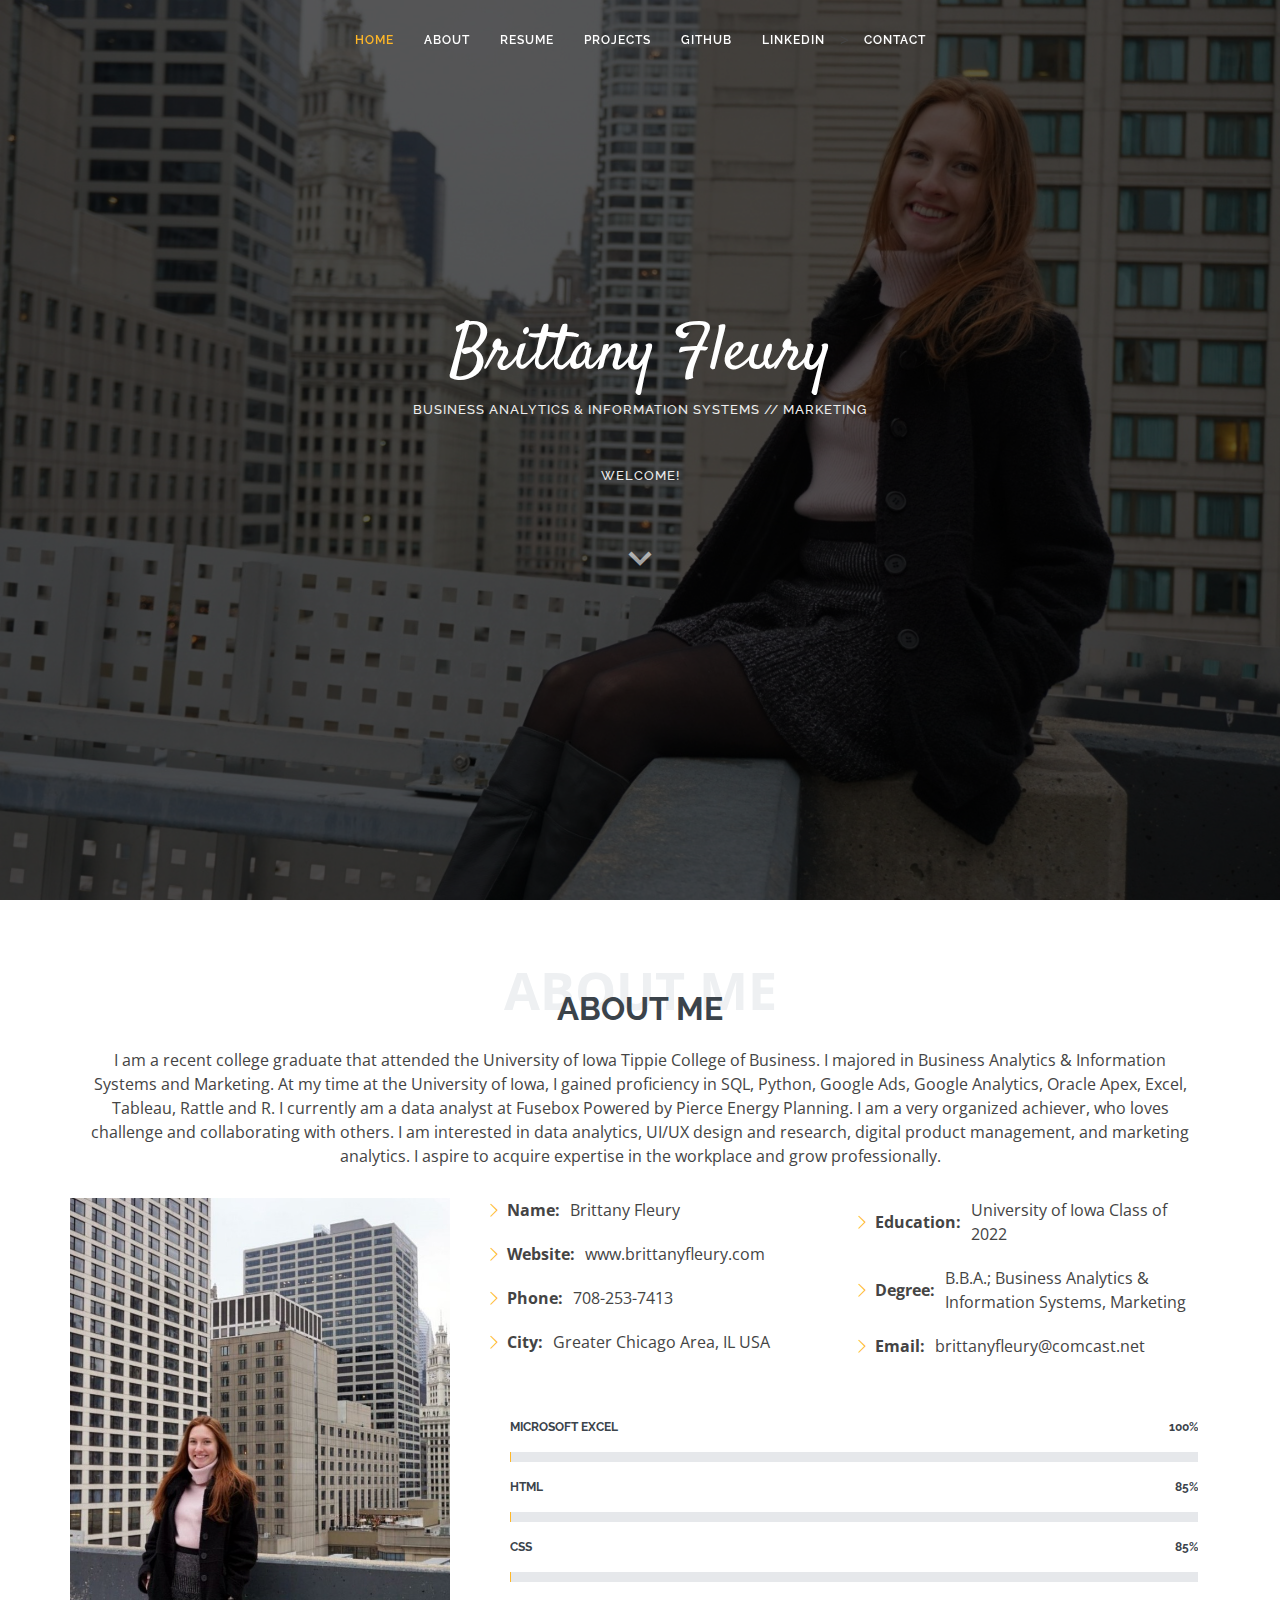
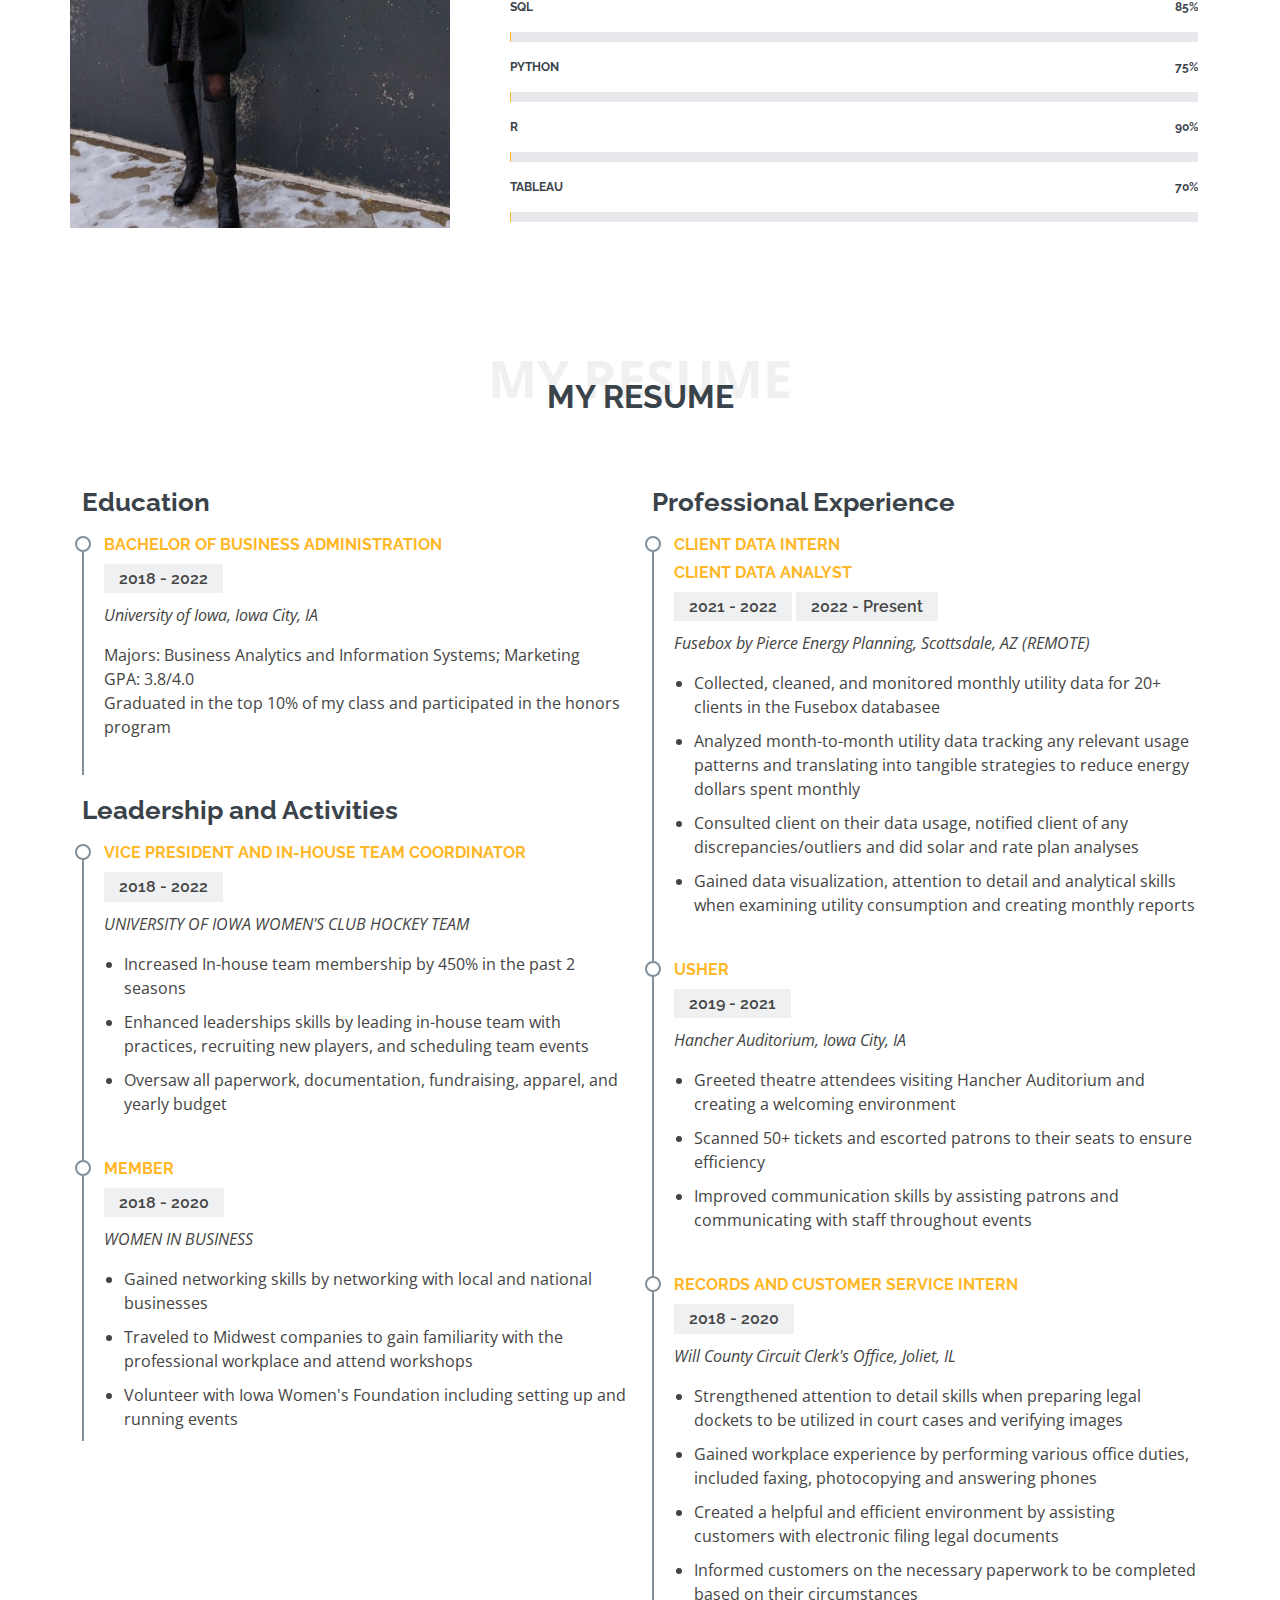
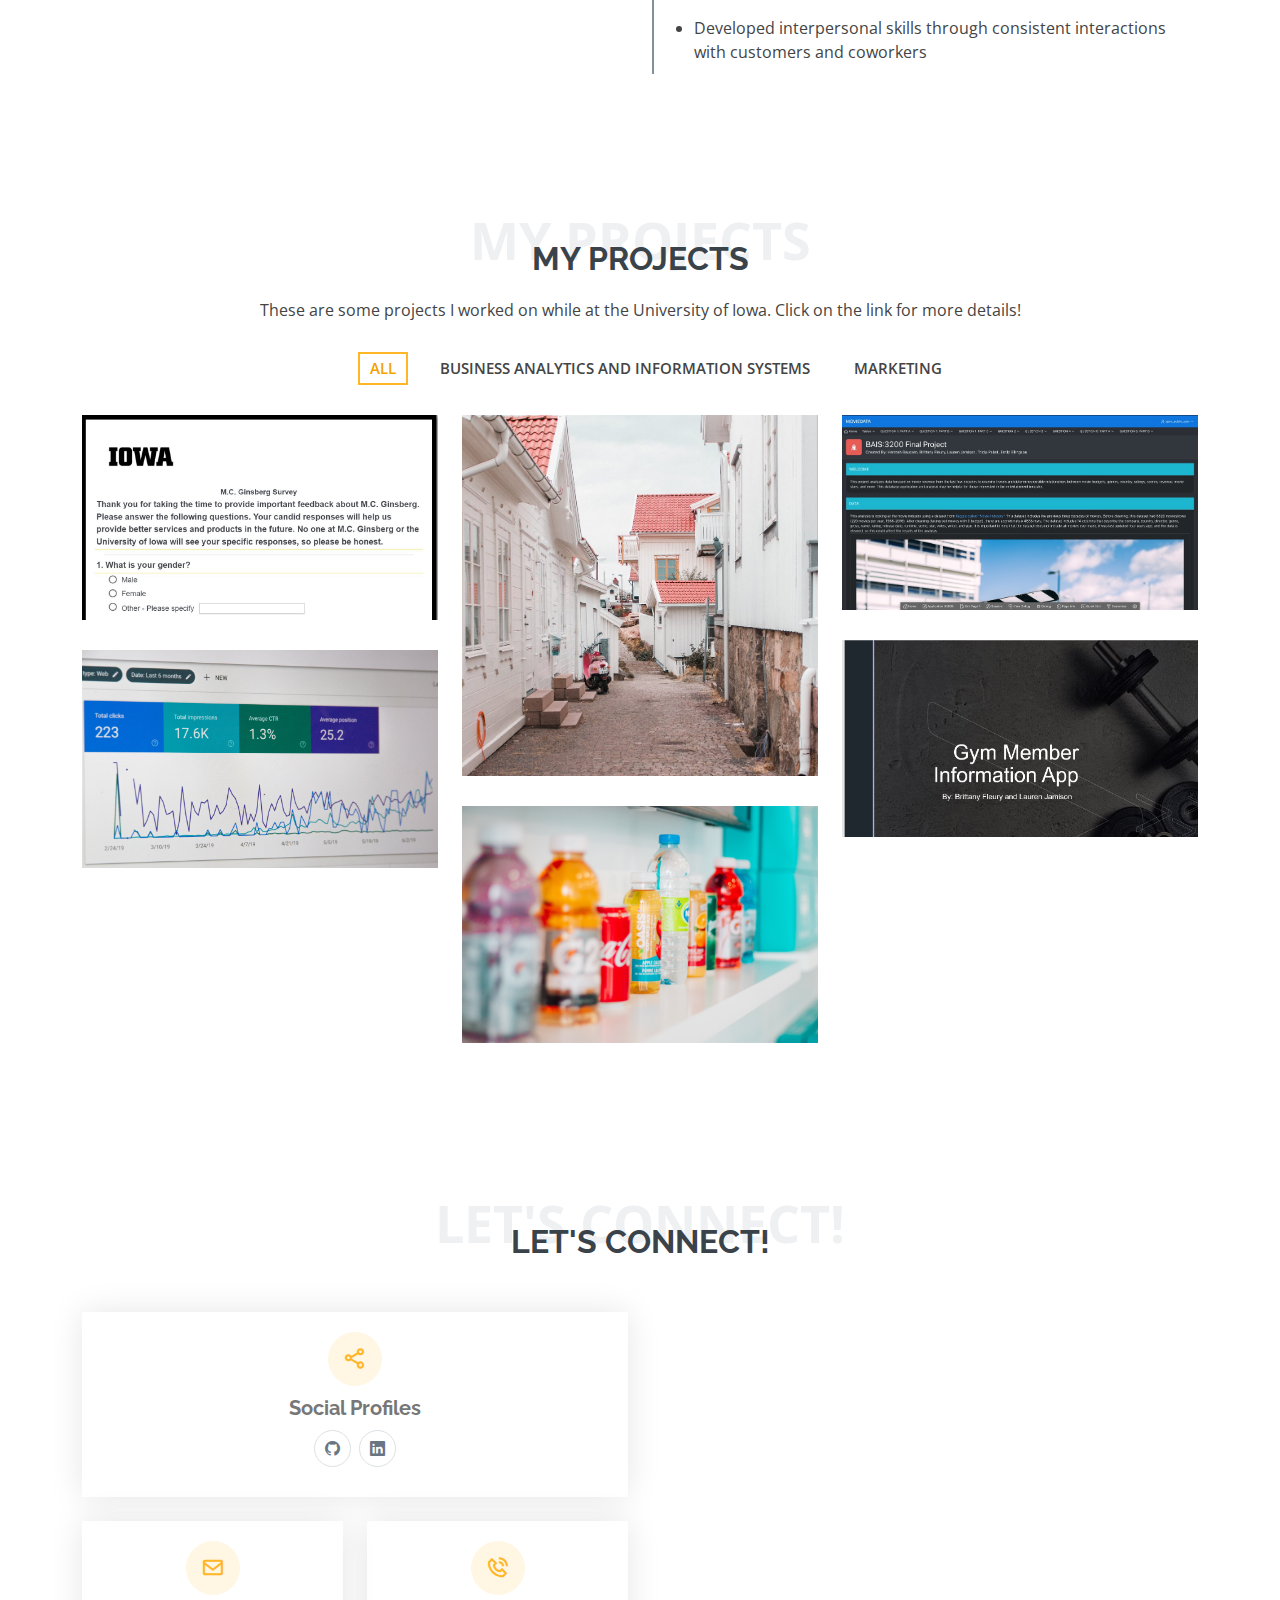
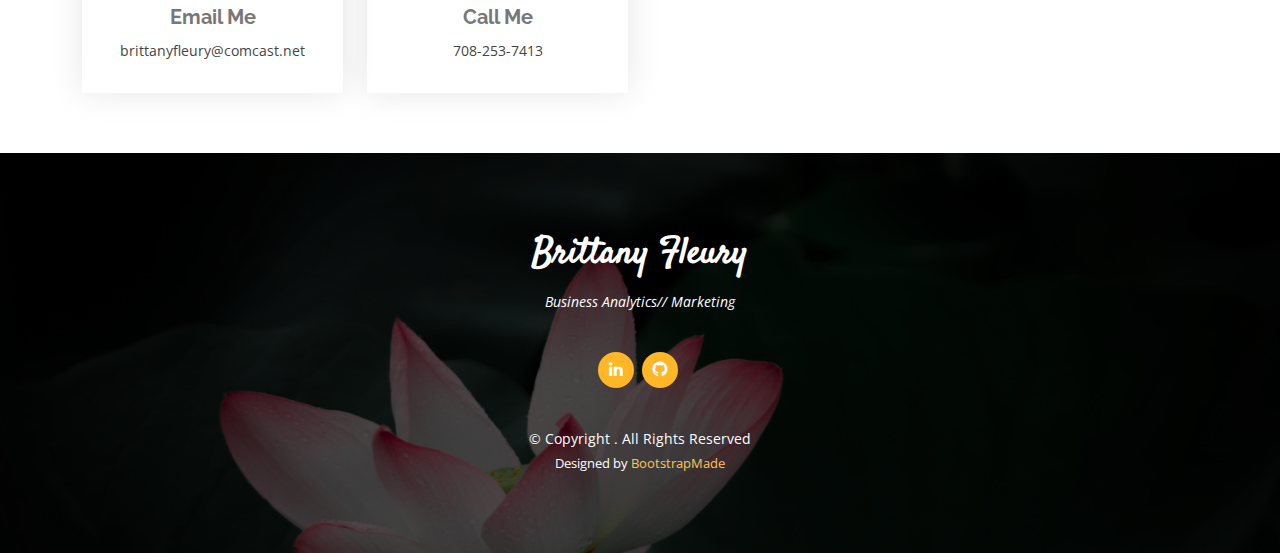
==== commit 7206cbad: "Update index.html" ====
--- a/index.html
+++ b/index.html
@@ -79,7 +79,7 @@
           <span>About Me</span>
           <h2>About Me</h2>
           <p>I am a recent college graduate that attended the University of Iowa Tippie College of Business. I majored in Business Analytics & Information Systems and Marketing. At my time at the University of Iowa, I gained proficiency in SQL, Python, Google Ads, Google Analytics, Oracle Apex, Excel, Tableau, Rattle and R.            
-            I am interested in data analytics, digital product management, and digital marketing. I would like to find a position as a data analyst, product manager or data scientist in the technology industry. I am a very organized achiever, who loves challenge and collaborating with others. I aspire to acquire expertise in the workplace and grow professionally.
+            I currently am a data analyst at Fusebox Powered by Pierce Energy Planning. I am a very organized achiever, who loves challenge and collaborating with others. I am interested in data analytics, UI/UX design and research, digital product management, and marketing analytics.  I aspire to acquire expertise in the workplace and grow professionally.
             
           </p>
         </div>
@@ -126,42 +126,42 @@
 
               
               <div class="progress">
-                <span class="skill">HTML <i class="val">90%</i></span>
+                <span class="skill">HTML <i class="val">85%</i></span>
                 <div class="progress-bar-wrap">
                   <div class="progress-bar" role="progressbar" aria-valuenow="90" aria-valuemin="0" aria-valuemax="100"></div>
                 </div>
               </div>
 
               <div class="progress">
-                <span class="skill">CSS <i class="val">90%</i></span>
+                <span class="skill">CSS <i class="val">85%</i></span>
                 <div class="progress-bar-wrap">
                   <div class="progress-bar" role="progressbar" aria-valuenow="90" aria-valuemin="0" aria-valuemax="100"></div>
                 </div>
               </div>
 
               <div class="progress">
-                <span class="skill">SQL <i class="val">95%</i></span>
+                <span class="skill">SQL <i class="val">85%</i></span>
                 <div class="progress-bar-wrap">
                   <div class="progress-bar" role="progressbar" aria-valuenow="95" aria-valuemin="0" aria-valuemax="100"></div>
                 </div>
               </div>
 
               <div class="progress">
-                <span class="skill">Python <i class="val">80%</i></span>
+                <span class="skill">Python <i class="val">75%</i></span>
                 <div class="progress-bar-wrap">
                   <div class="progress-bar" role="progressbar" aria-valuenow="80" aria-valuemin="0" aria-valuemax="100"></div>
                 </div>
               </div>
 
               <div class="progress">
-                <span class="skill">R <i class="val">95%</i></span>
+                <span class="skill">R <i class="val">90%</i></span>
                 <div class="progress-bar-wrap">
                   <div class="progress-bar" role="progressbar" aria-valuenow="95" aria-valuemin="0" aria-valuemax="100"></div>
                 </div>
               </div>
 
               <div class="progress">
-                <span class="skill">Tableau<i class="val">75%</i></span>
+                <span class="skill">Tableau<i class="val">70%</i></span>
                 <div class="progress-bar-wrap">
                   <div class="progress-bar" role="progressbar" aria-valuenow="75" aria-valuemin="0" aria-valuemax="100"></div>
                 </div>
@@ -248,9 +248,10 @@
               <p><em>Fusebox by Pierce Energy Planning, Scottsdale, AZ (REMOTE) </em></p>
               <p>
               <ul>
-                <li>Collected, cleaned, and entered 12 months of utility data for 7 Iowa school districts and colleges into the Fusebox database</li>
+                <li>Collected, cleaned, and monitored monthly utility data for 20+ clients in the Fusebox databasee</li>
                 <li>Analyzed month-to-month utility data tracking any relevant usage patterns and translating into tangible strategies to reduce energy dollars spent monthly</li>
-                <li>Gained data visualization and analytical skills when examining utility consumption and creating monthly reports</li>
+                <li>Consulted client on their data usage, notified client of any discrepancies/outliers and did solar and rate plan analyses</li>
+                <li>Gained data visualization, attention to detail and analytical skills when examining utility consumption and creating monthly reports</li>
               </ul>
               </p>
             </div>
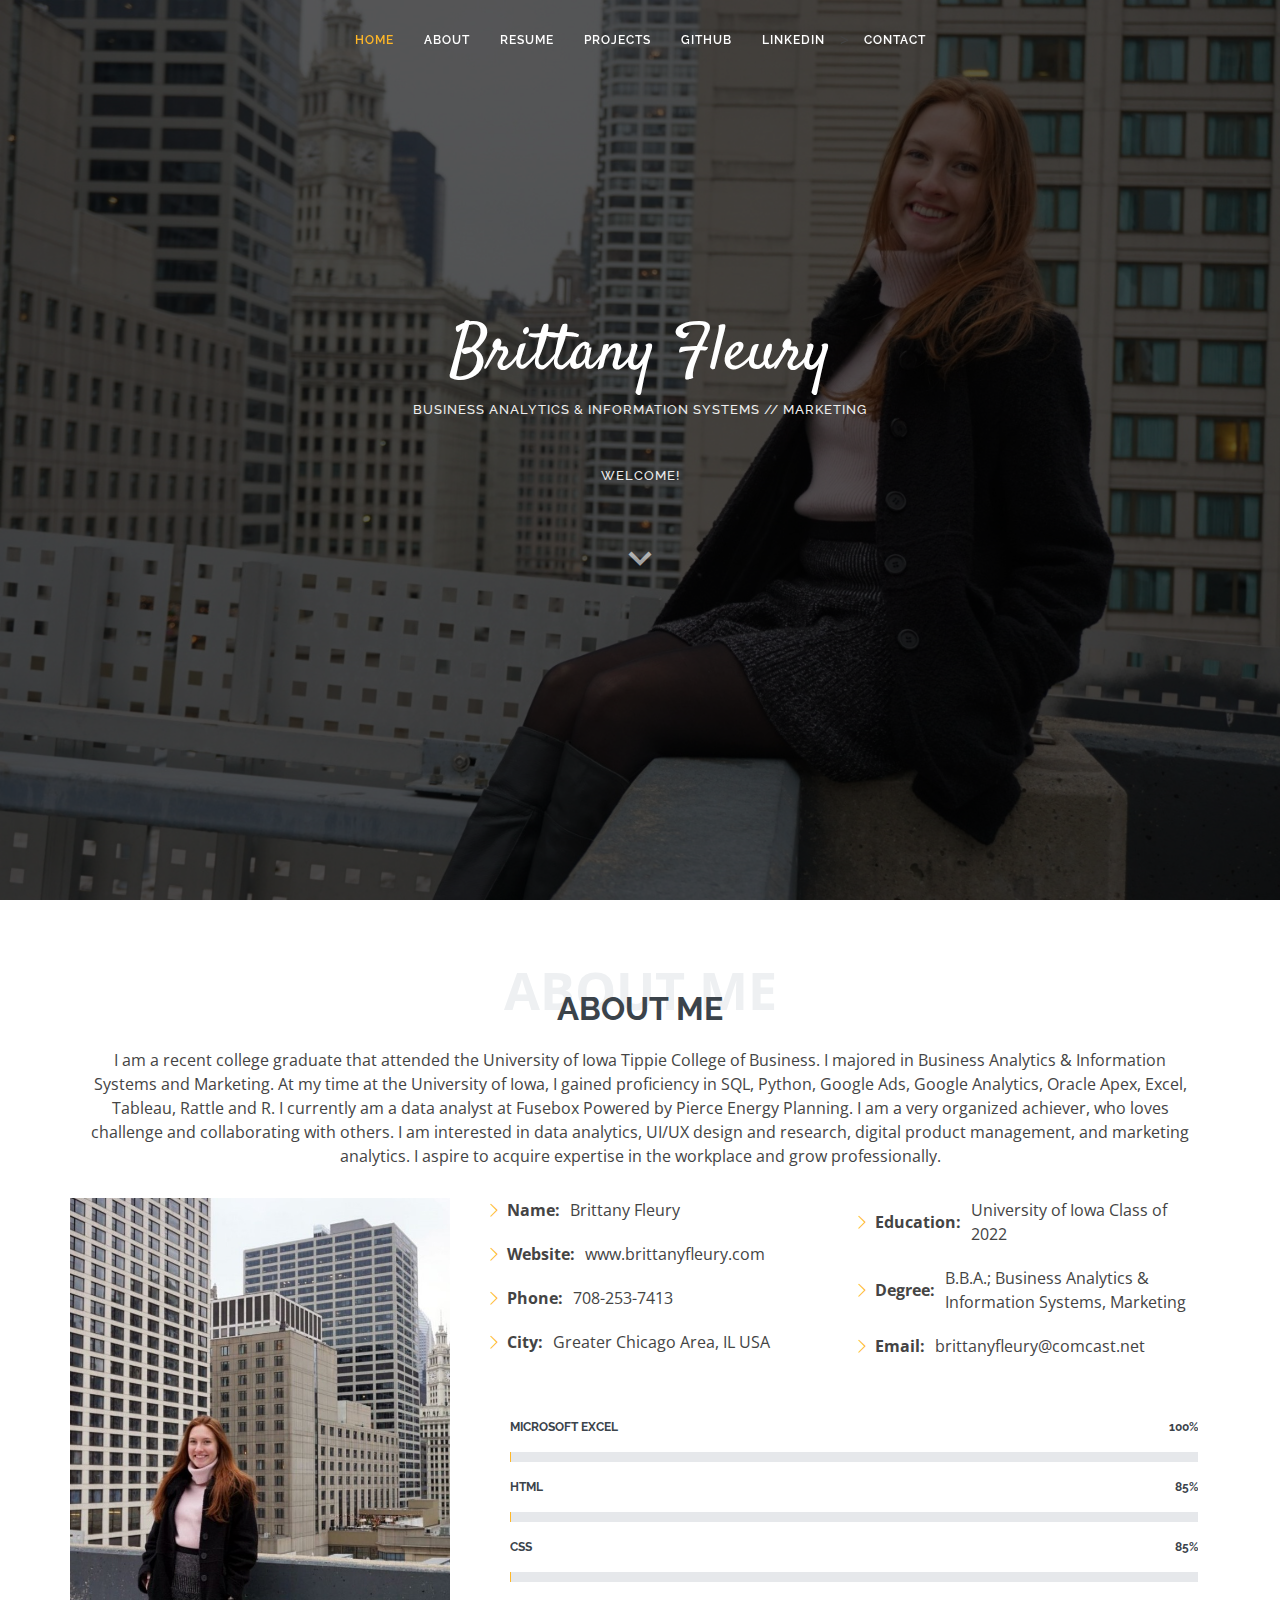
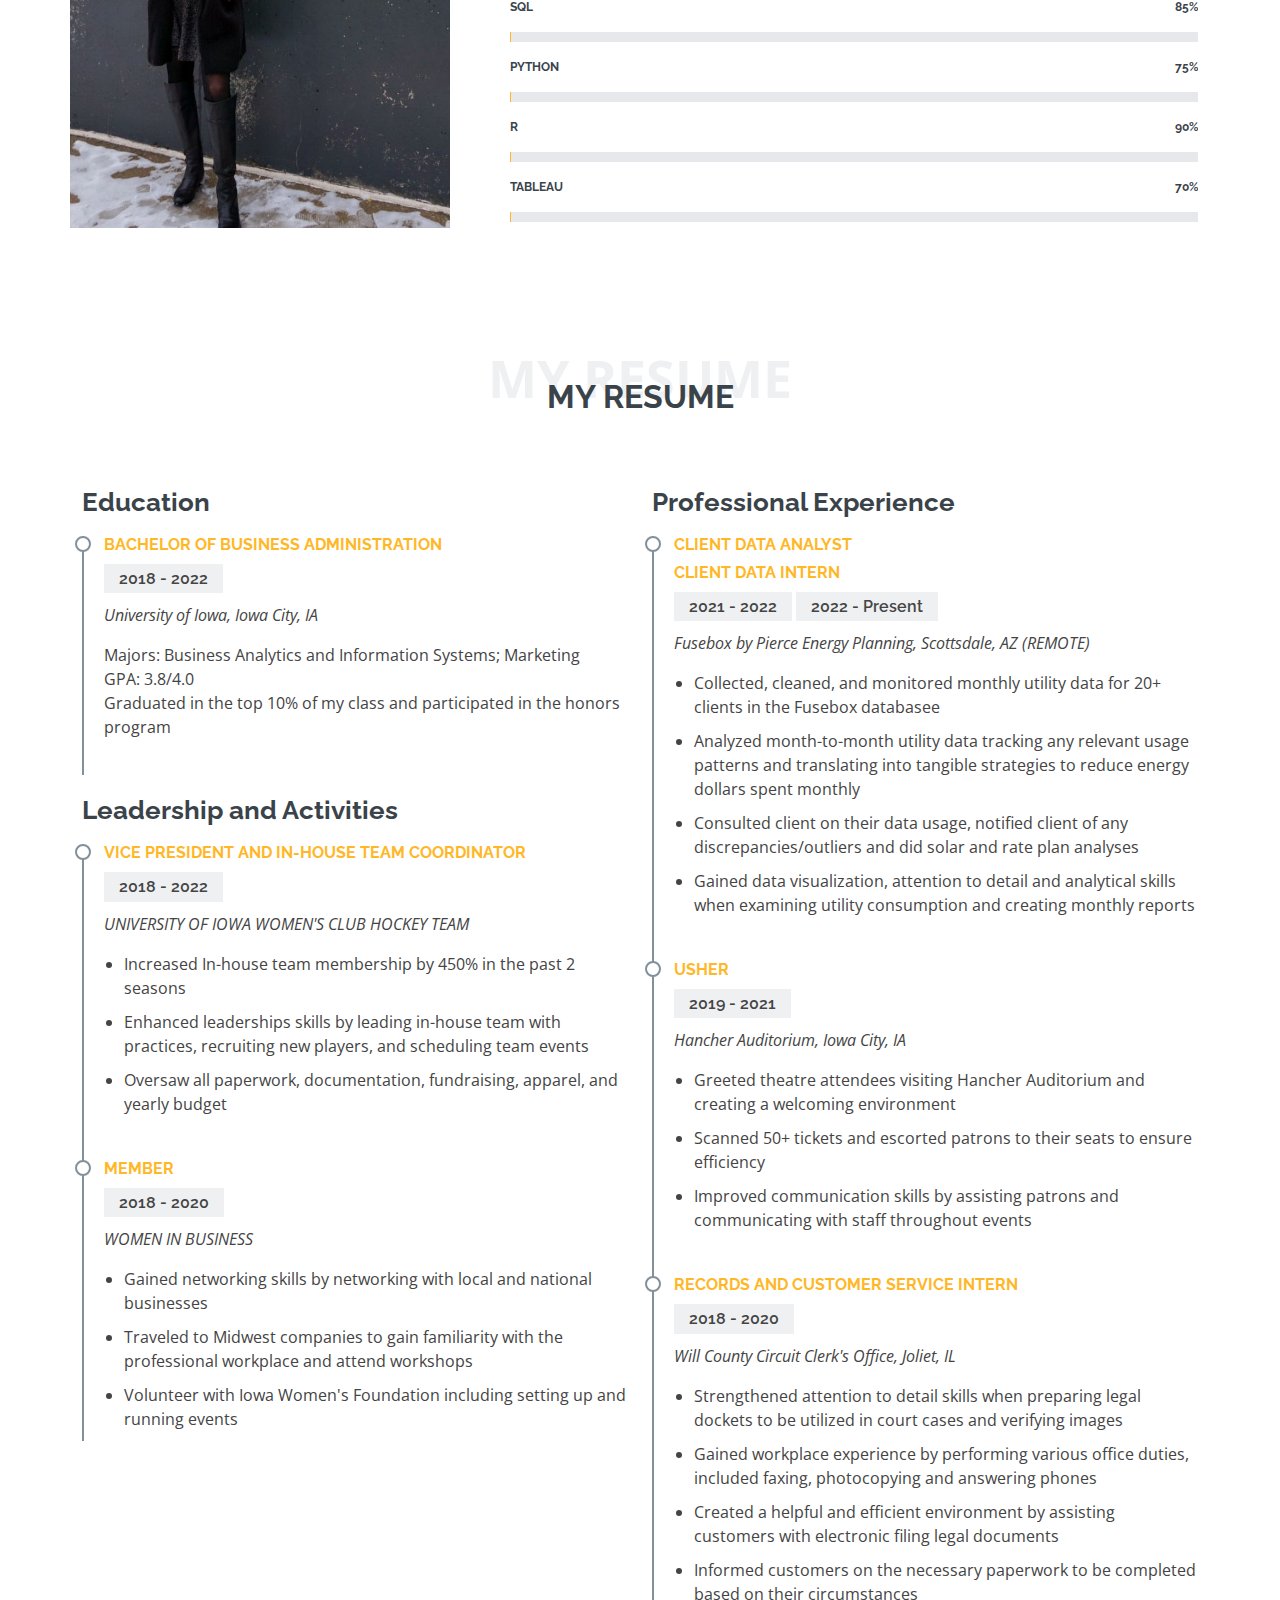
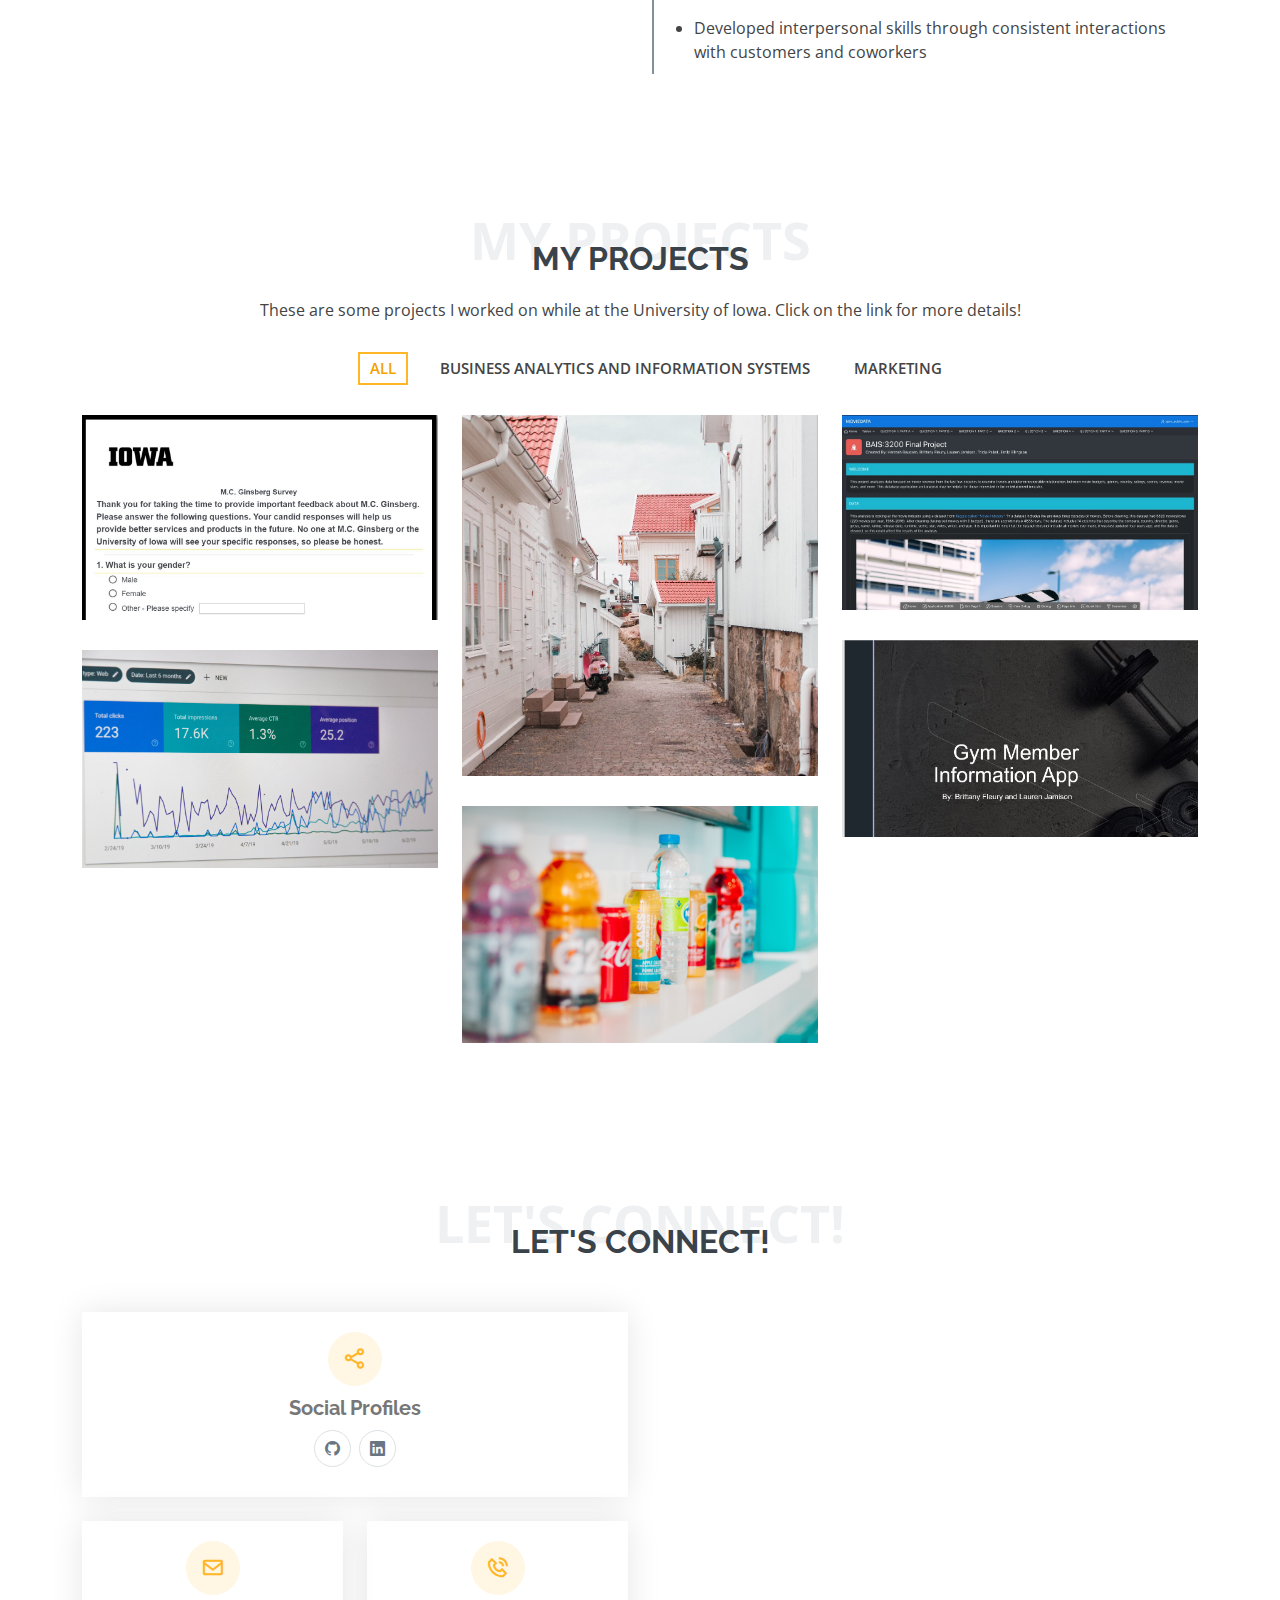
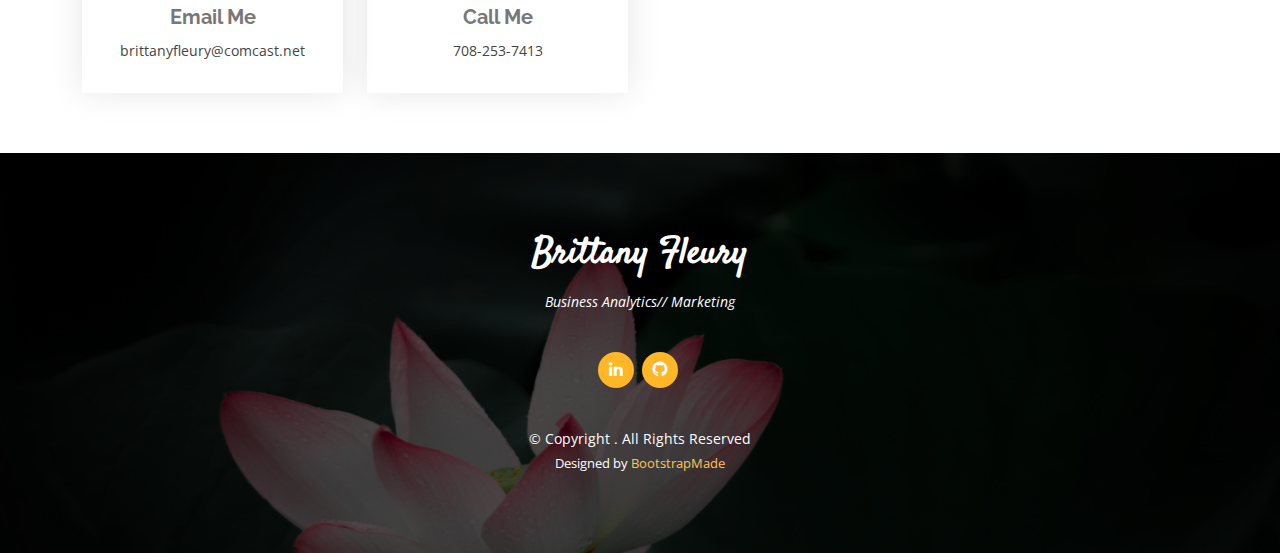
==== commit 451a720d: "Update index.html" ====
--- a/index.html
+++ b/index.html
@@ -241,8 +241,9 @@
           <div class="col-lg-6">
             <h3 class="resume-title">Professional Experience</h3>
             <div class="resume-item">
+              <h4>Client Data Analyst </h4>
               <h4>Client Data Intern </h4>
-              <h4>Client Data Analyst </h4>
+              
               <h5>2021 - 2022</h5>
               <h5>2022 - Present</h5>
               <p><em>Fusebox by Pierce Energy Planning, Scottsdale, AZ (REMOTE) </em></p>
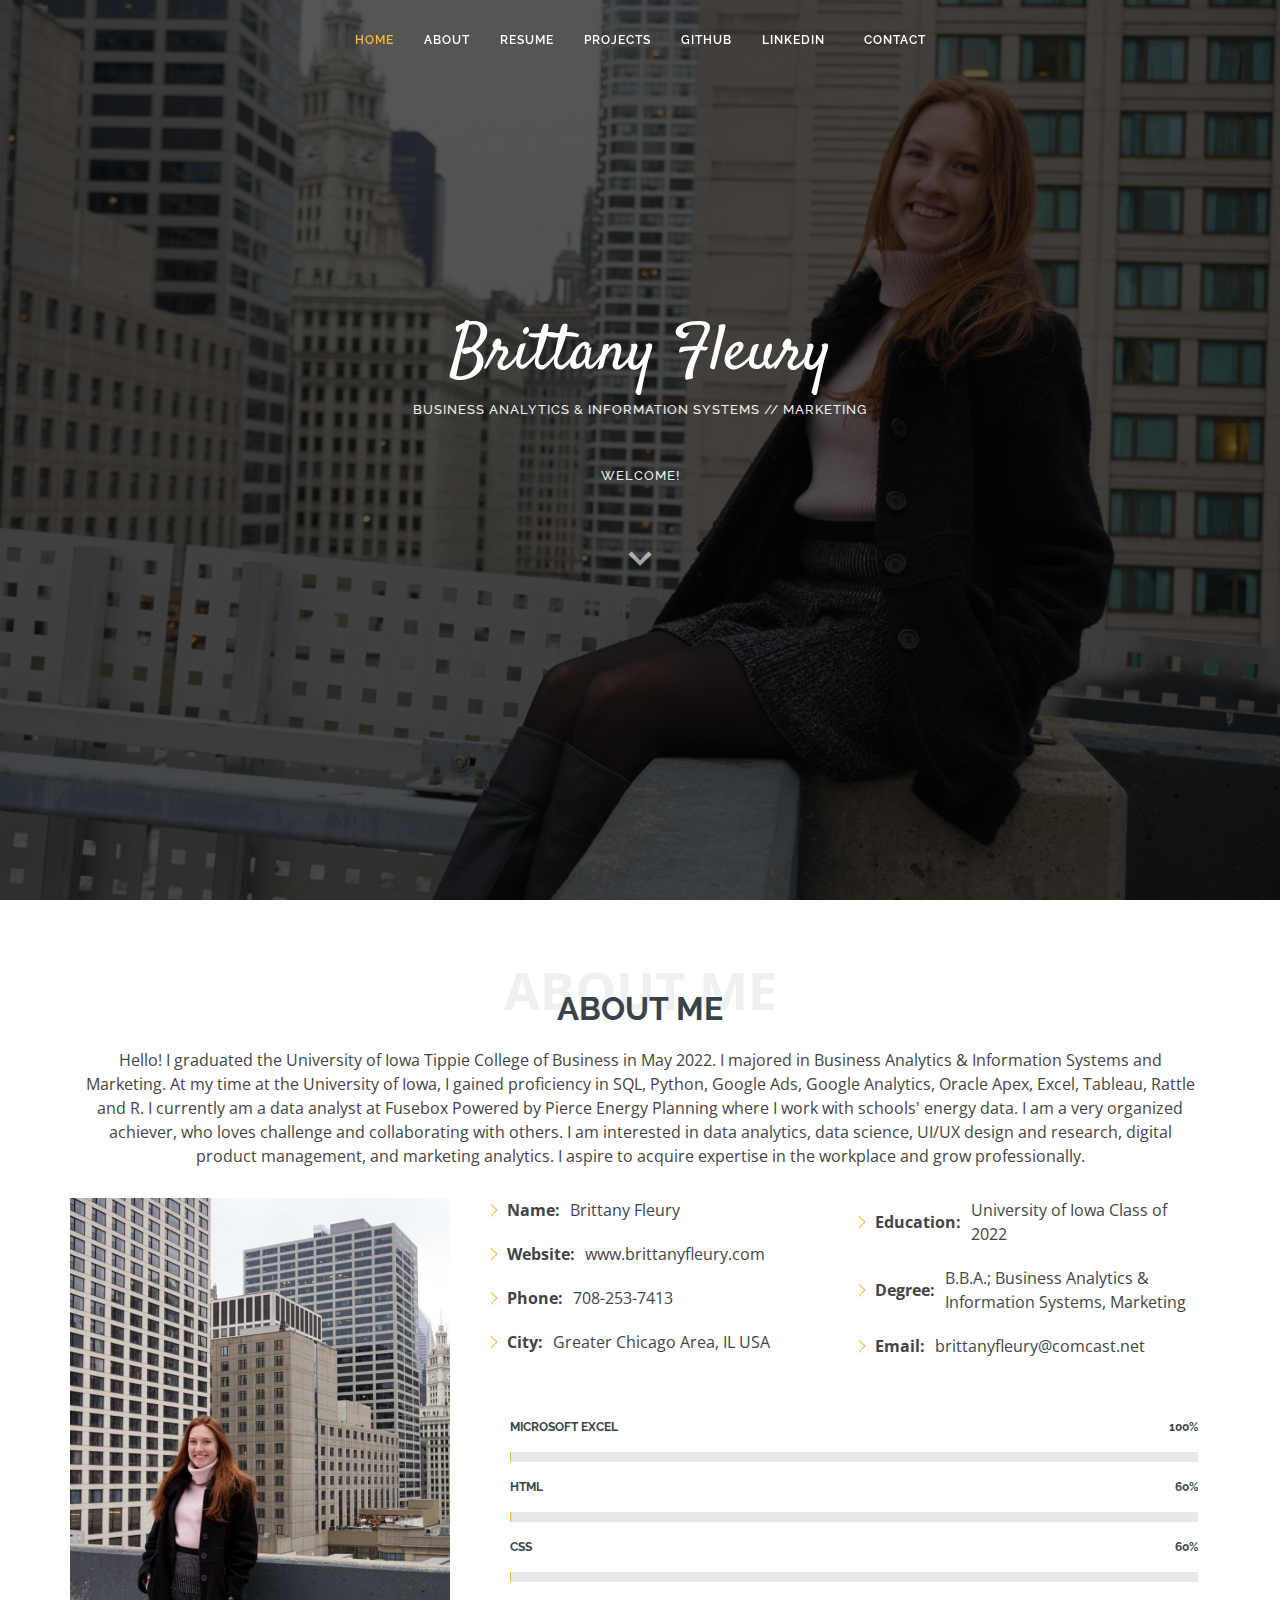
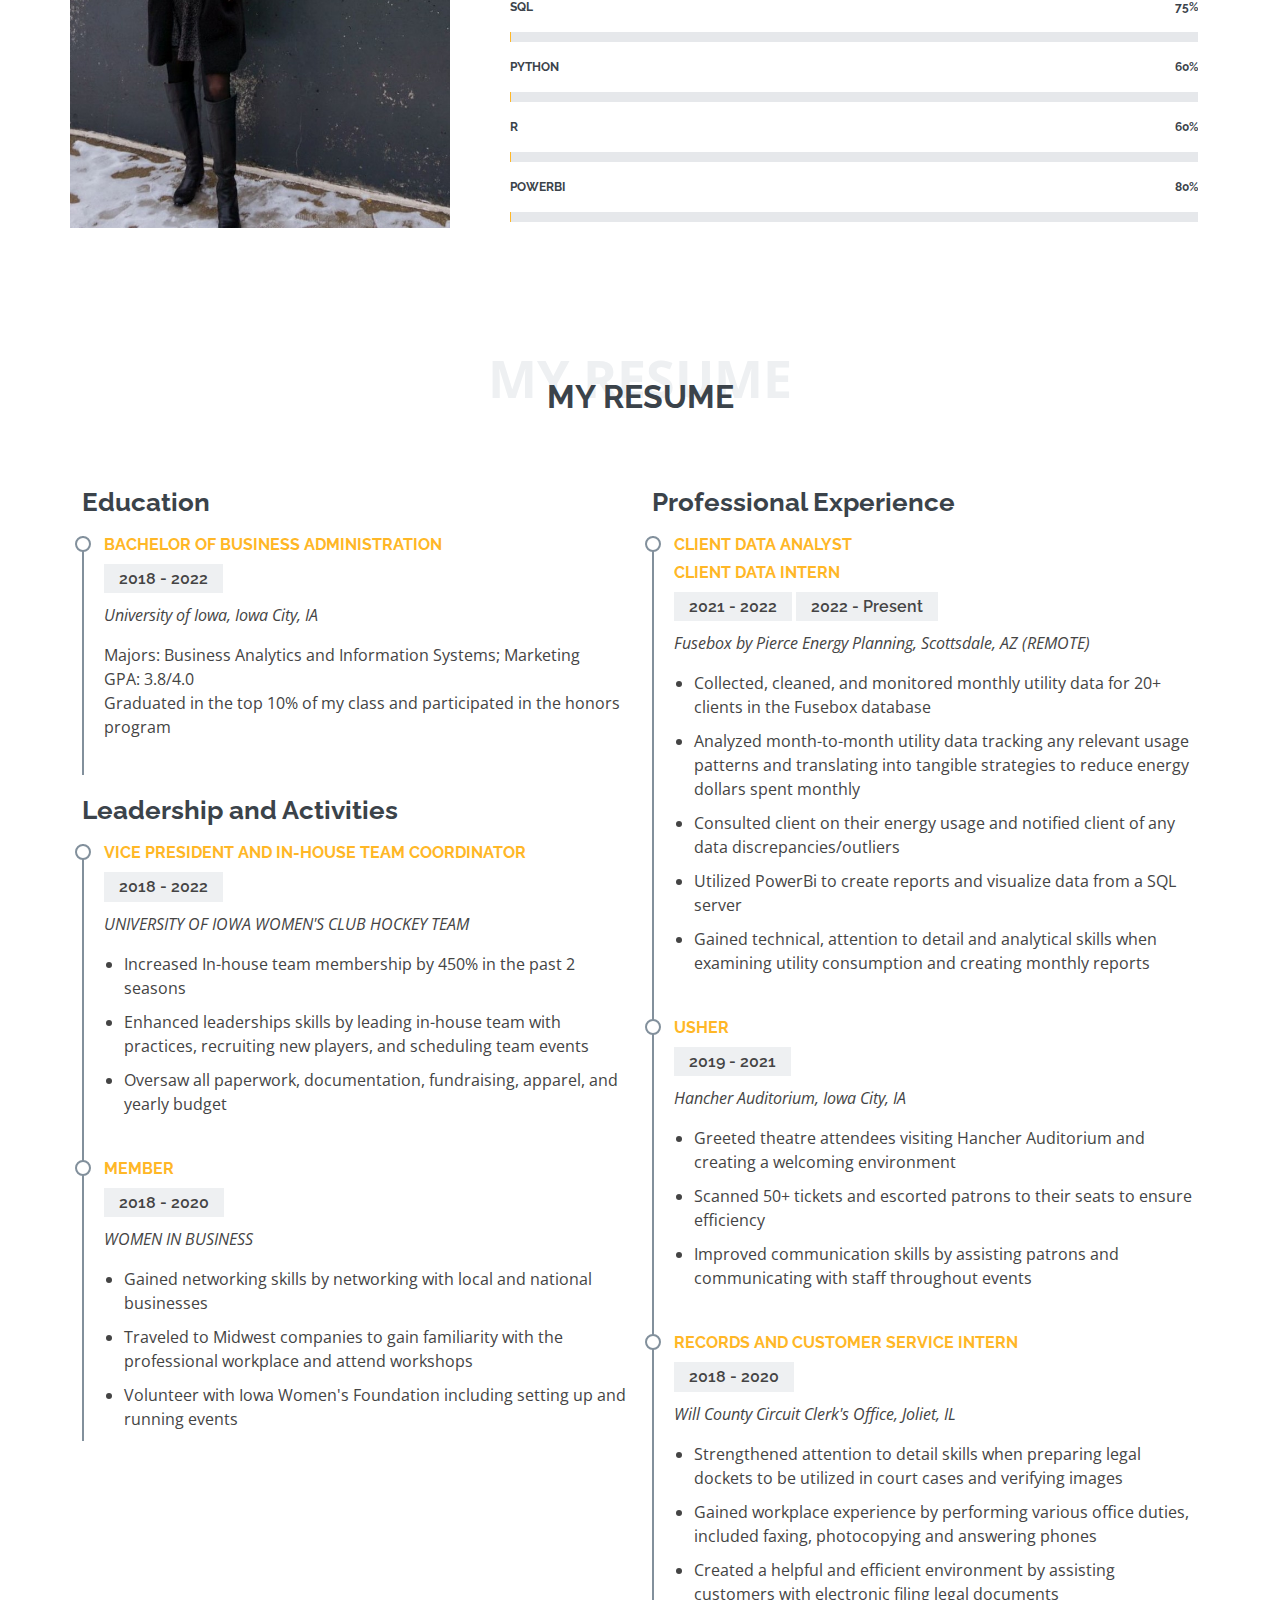
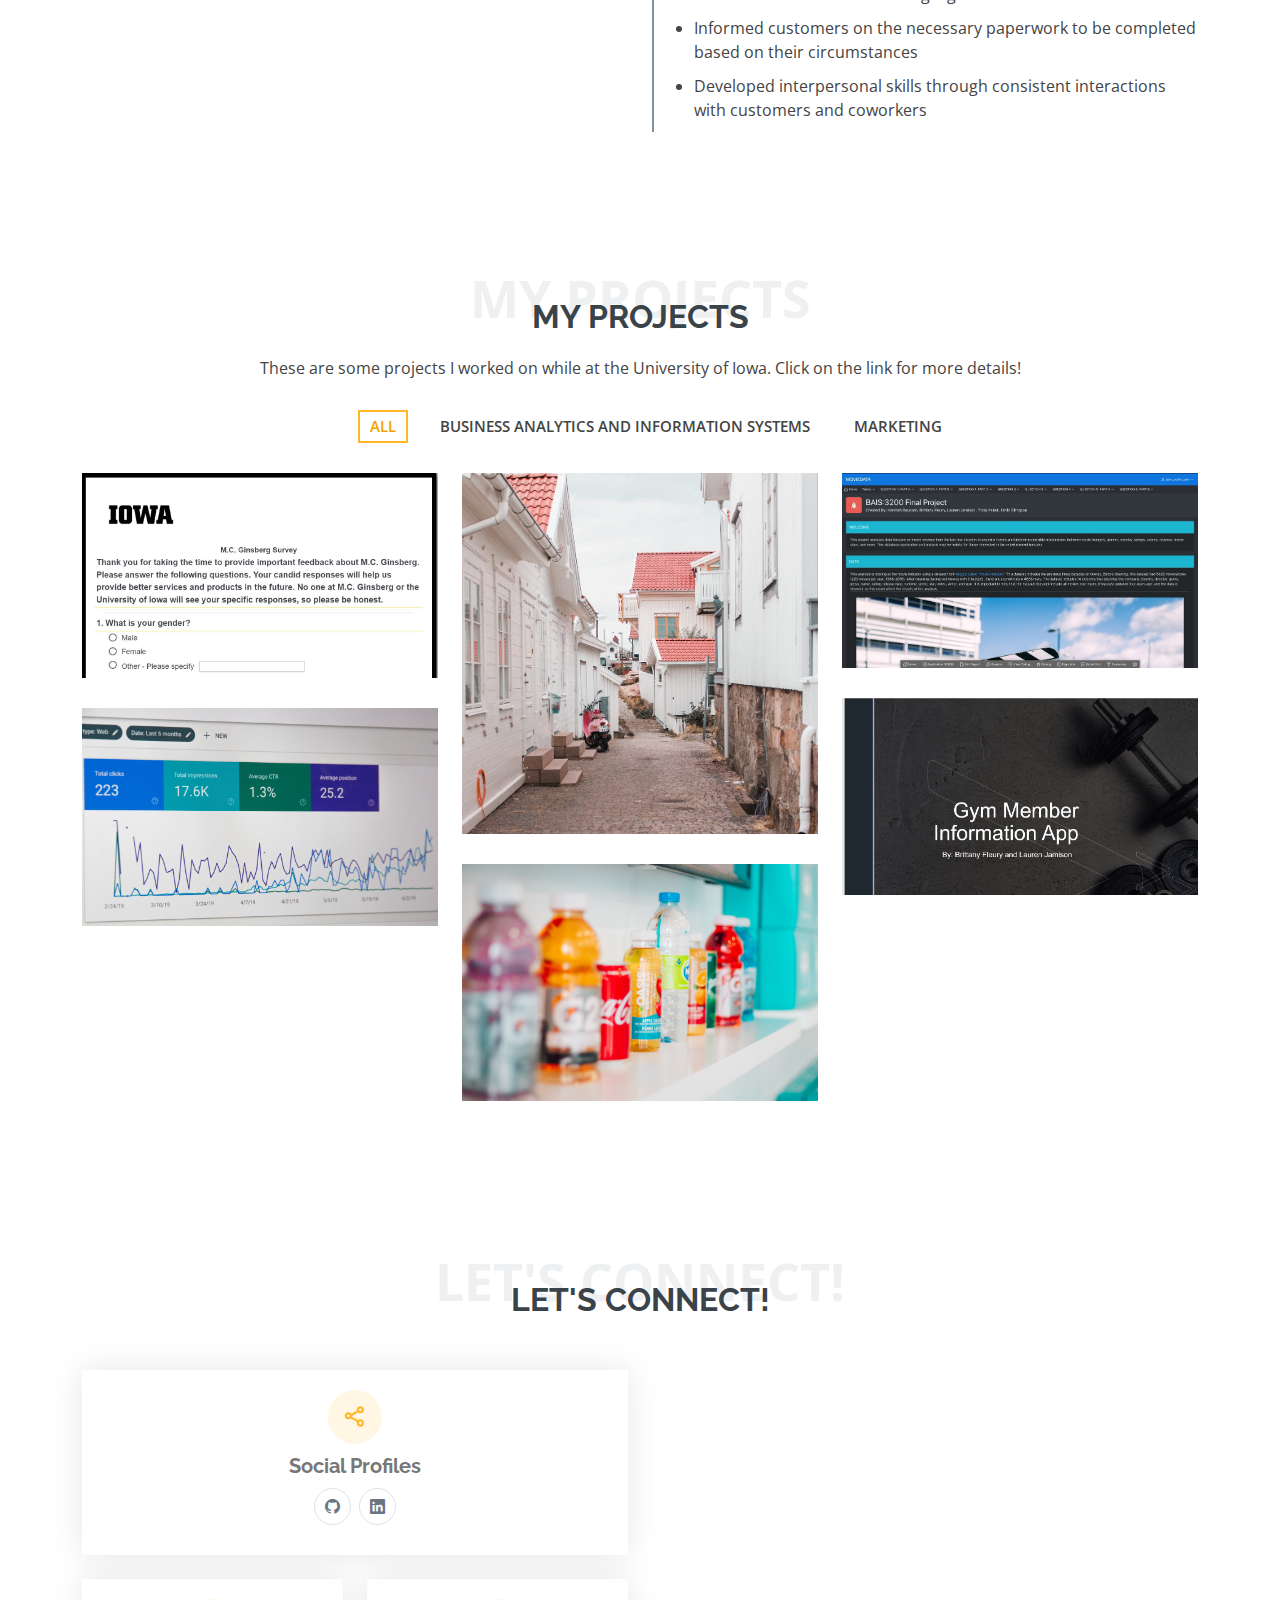
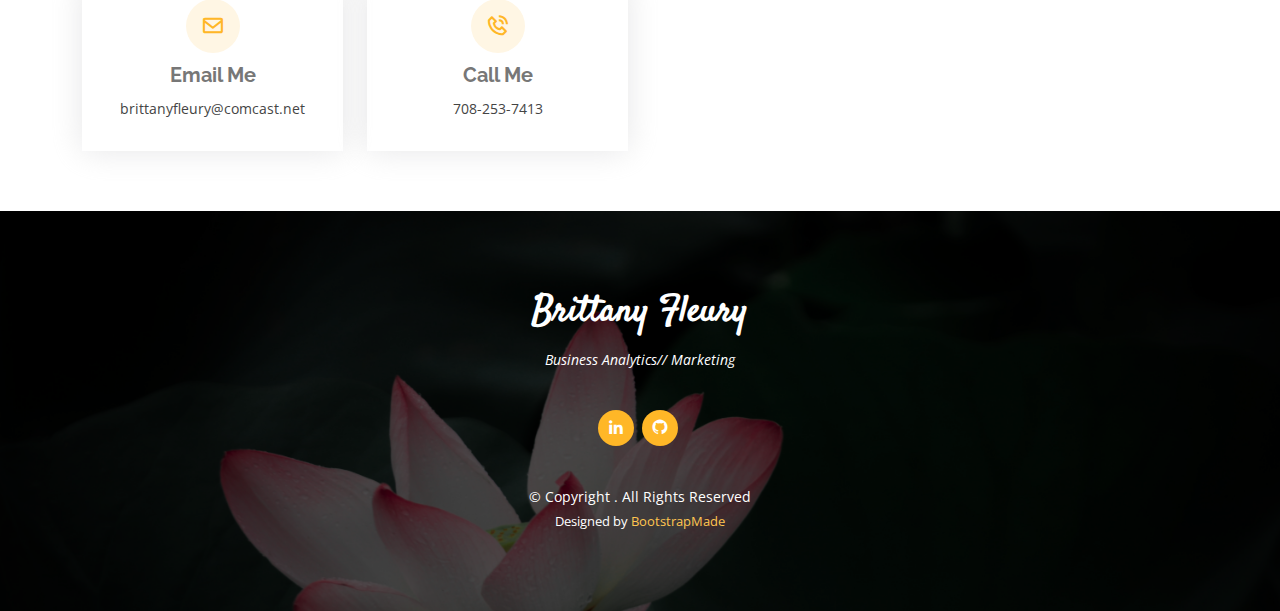
==== commit 37ed716e: "Update index.html" ====
--- a/index.html
+++ b/index.html
@@ -78,8 +78,8 @@
         <div class="section-title">
           <span>About Me</span>
           <h2>About Me</h2>
-          <p>I am a recent college graduate that attended the University of Iowa Tippie College of Business. I majored in Business Analytics & Information Systems and Marketing. At my time at the University of Iowa, I gained proficiency in SQL, Python, Google Ads, Google Analytics, Oracle Apex, Excel, Tableau, Rattle and R.            
-            I currently am a data analyst at Fusebox Powered by Pierce Energy Planning. I am a very organized achiever, who loves challenge and collaborating with others. I am interested in data analytics, UI/UX design and research, digital product management, and marketing analytics.  I aspire to acquire expertise in the workplace and grow professionally.
+          <p>Hello! I graduated the University of Iowa Tippie College of Business in May 2022. I majored in Business Analytics & Information Systems and Marketing. At my time at the University of Iowa, I gained proficiency in SQL, Python, Google Ads, Google Analytics, Oracle Apex, Excel, Tableau, Rattle and R.            
+            I currently am a data analyst at Fusebox Powered by Pierce Energy Planning where I work with schools' energy data. I am a very organized achiever, who loves challenge and collaborating with others. I am interested in data analytics, data science, UI/UX design and research, digital product management, and marketing analytics.  I aspire to acquire expertise in the workplace and grow professionally.
             
           </p>
         </div>
@@ -126,42 +126,42 @@
 
               
               <div class="progress">
-                <span class="skill">HTML <i class="val">85%</i></span>
+                <span class="skill">HTML <i class="val">60%</i></span>
                 <div class="progress-bar-wrap">
                   <div class="progress-bar" role="progressbar" aria-valuenow="90" aria-valuemin="0" aria-valuemax="100"></div>
                 </div>
               </div>
 
               <div class="progress">
-                <span class="skill">CSS <i class="val">85%</i></span>
+                <span class="skill">CSS <i class="val">60%</i></span>
                 <div class="progress-bar-wrap">
                   <div class="progress-bar" role="progressbar" aria-valuenow="90" aria-valuemin="0" aria-valuemax="100"></div>
                 </div>
               </div>
 
               <div class="progress">
-                <span class="skill">SQL <i class="val">85%</i></span>
+                <span class="skill">SQL <i class="val">75%</i></span>
                 <div class="progress-bar-wrap">
                   <div class="progress-bar" role="progressbar" aria-valuenow="95" aria-valuemin="0" aria-valuemax="100"></div>
                 </div>
               </div>
 
               <div class="progress">
-                <span class="skill">Python <i class="val">75%</i></span>
+                <span class="skill">Python <i class="val">60%</i></span>
                 <div class="progress-bar-wrap">
                   <div class="progress-bar" role="progressbar" aria-valuenow="80" aria-valuemin="0" aria-valuemax="100"></div>
                 </div>
               </div>
 
               <div class="progress">
-                <span class="skill">R <i class="val">90%</i></span>
+                <span class="skill">R <i class="val">60%</i></span>
                 <div class="progress-bar-wrap">
                   <div class="progress-bar" role="progressbar" aria-valuenow="95" aria-valuemin="0" aria-valuemax="100"></div>
                 </div>
               </div>
 
               <div class="progress">
-                <span class="skill">Tableau<i class="val">70%</i></span>
+                <span class="skill">PowerBi<i class="val">80%</i></span>
                 <div class="progress-bar-wrap">
                   <div class="progress-bar" role="progressbar" aria-valuenow="75" aria-valuemin="0" aria-valuemax="100"></div>
                 </div>
@@ -249,10 +249,11 @@
               <p><em>Fusebox by Pierce Energy Planning, Scottsdale, AZ (REMOTE) </em></p>
               <p>
               <ul>
-                <li>Collected, cleaned, and monitored monthly utility data for 20+ clients in the Fusebox databasee</li>
+                <li>Collected, cleaned, and monitored monthly utility data for 20+ clients in the Fusebox database</li>
                 <li>Analyzed month-to-month utility data tracking any relevant usage patterns and translating into tangible strategies to reduce energy dollars spent monthly</li>
-                <li>Consulted client on their data usage, notified client of any discrepancies/outliers and did solar and rate plan analyses</li>
-                <li>Gained data visualization, attention to detail and analytical skills when examining utility consumption and creating monthly reports</li>
+                <li>Consulted client on their energy usage and notified client of any data discrepancies/outliers</li>
+                <li>Utilized PowerBi to create reports and visualize data from a SQL server</li>
+                <li>Gained technical, attention to detail and analytical skills when examining utility consumption and creating monthly reports</li>
               </ul>
               </p>
             </div>
